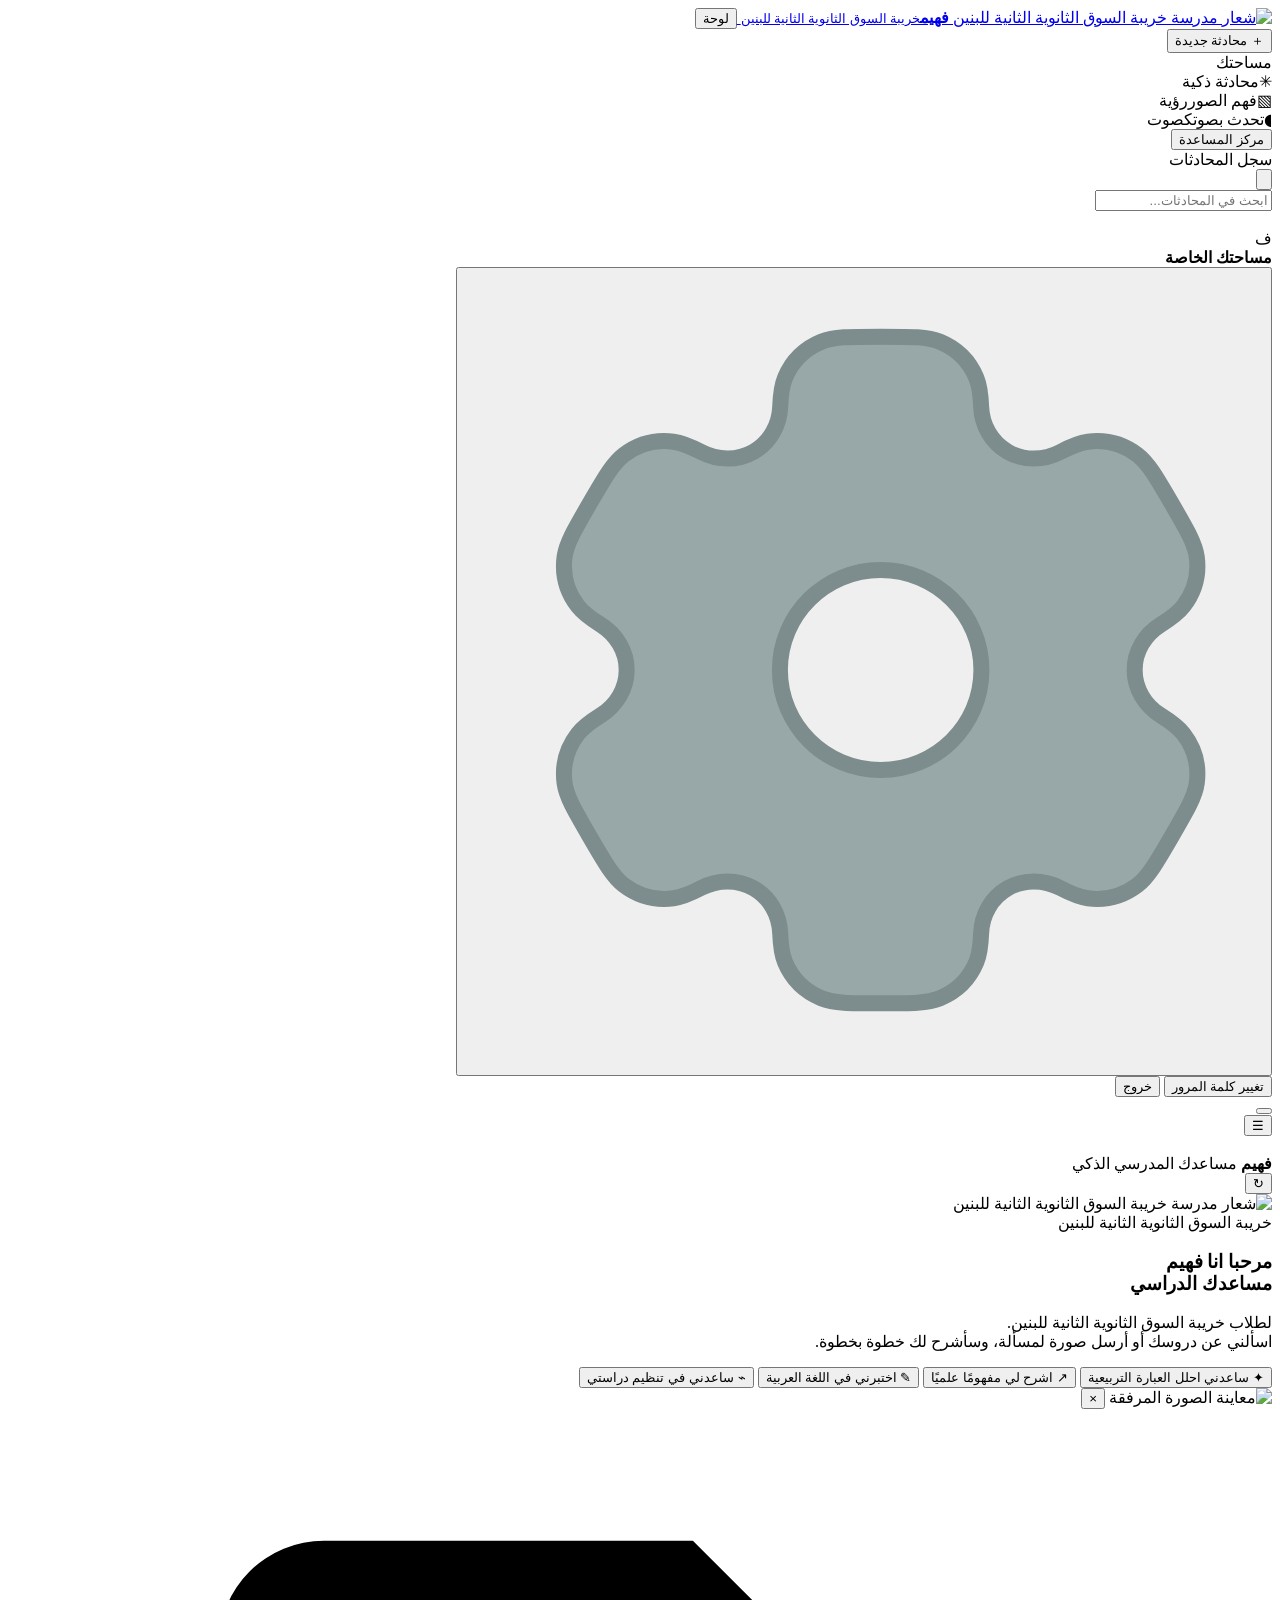
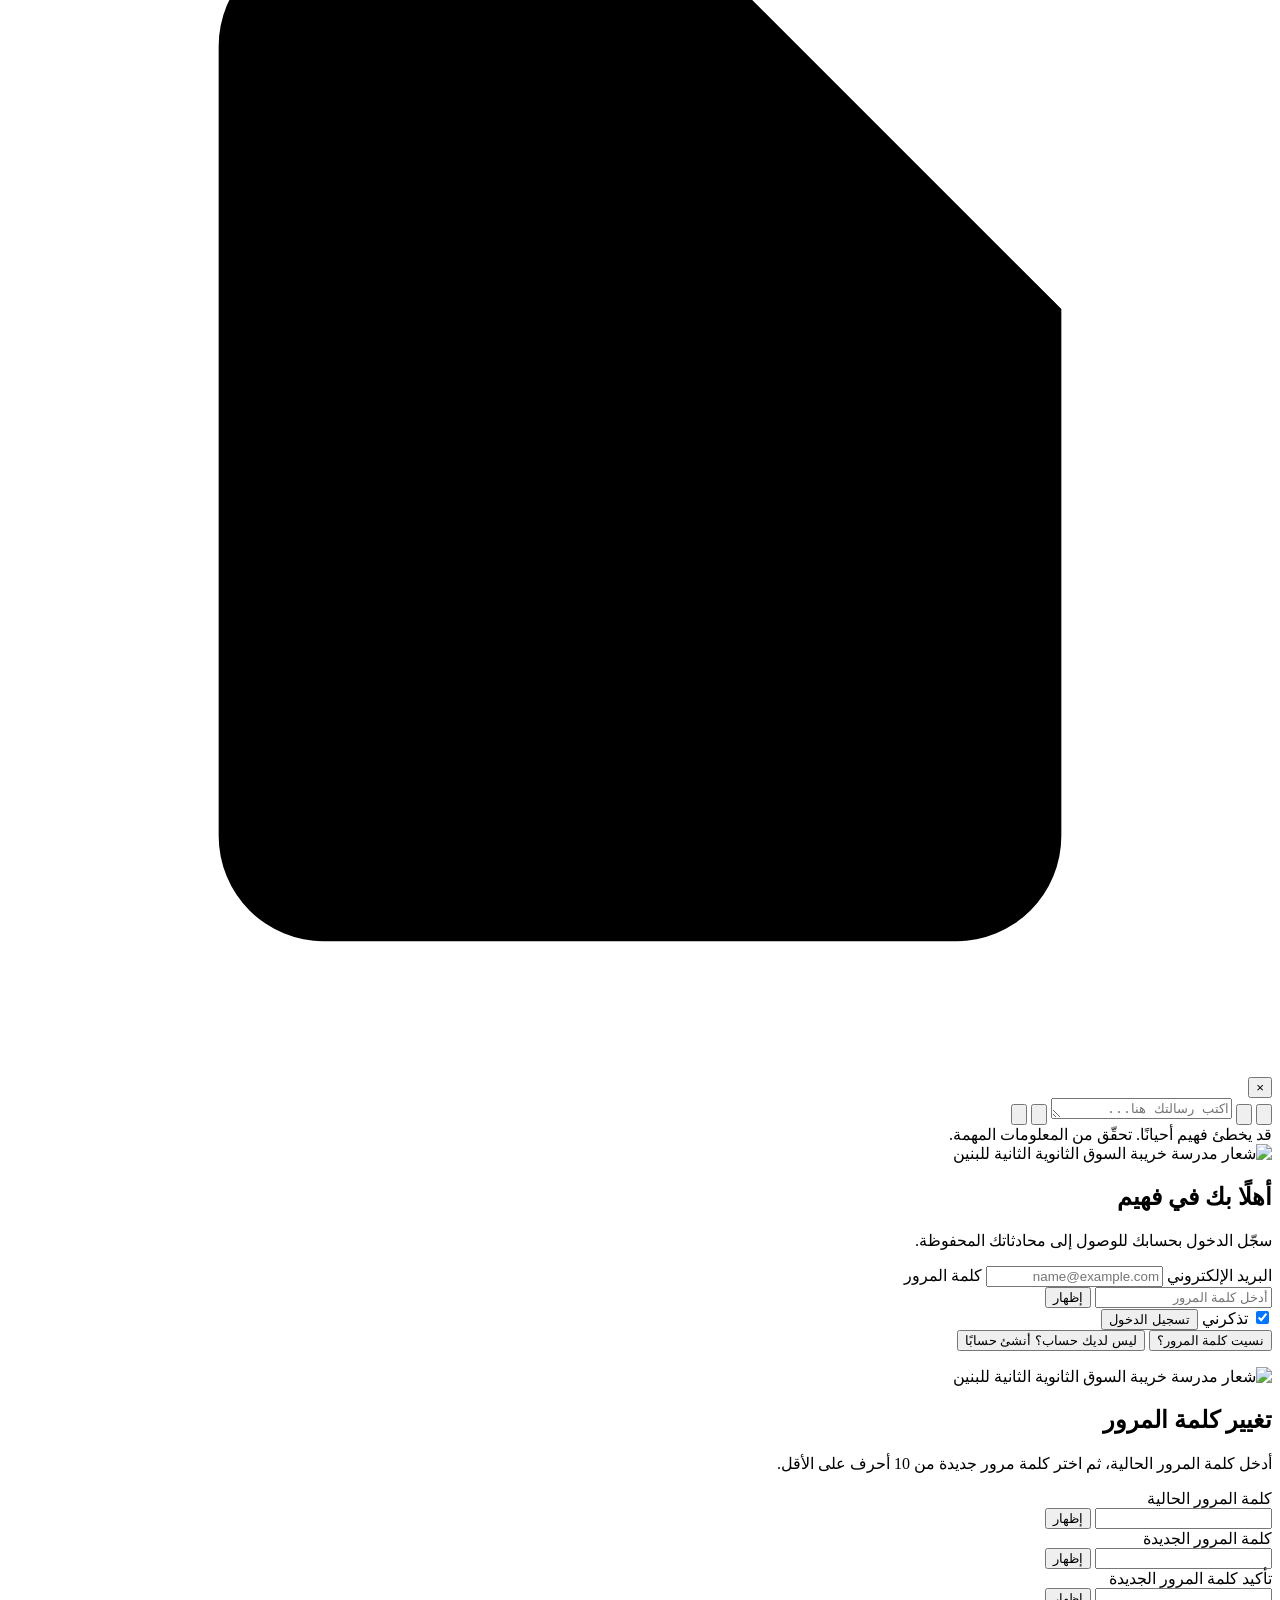
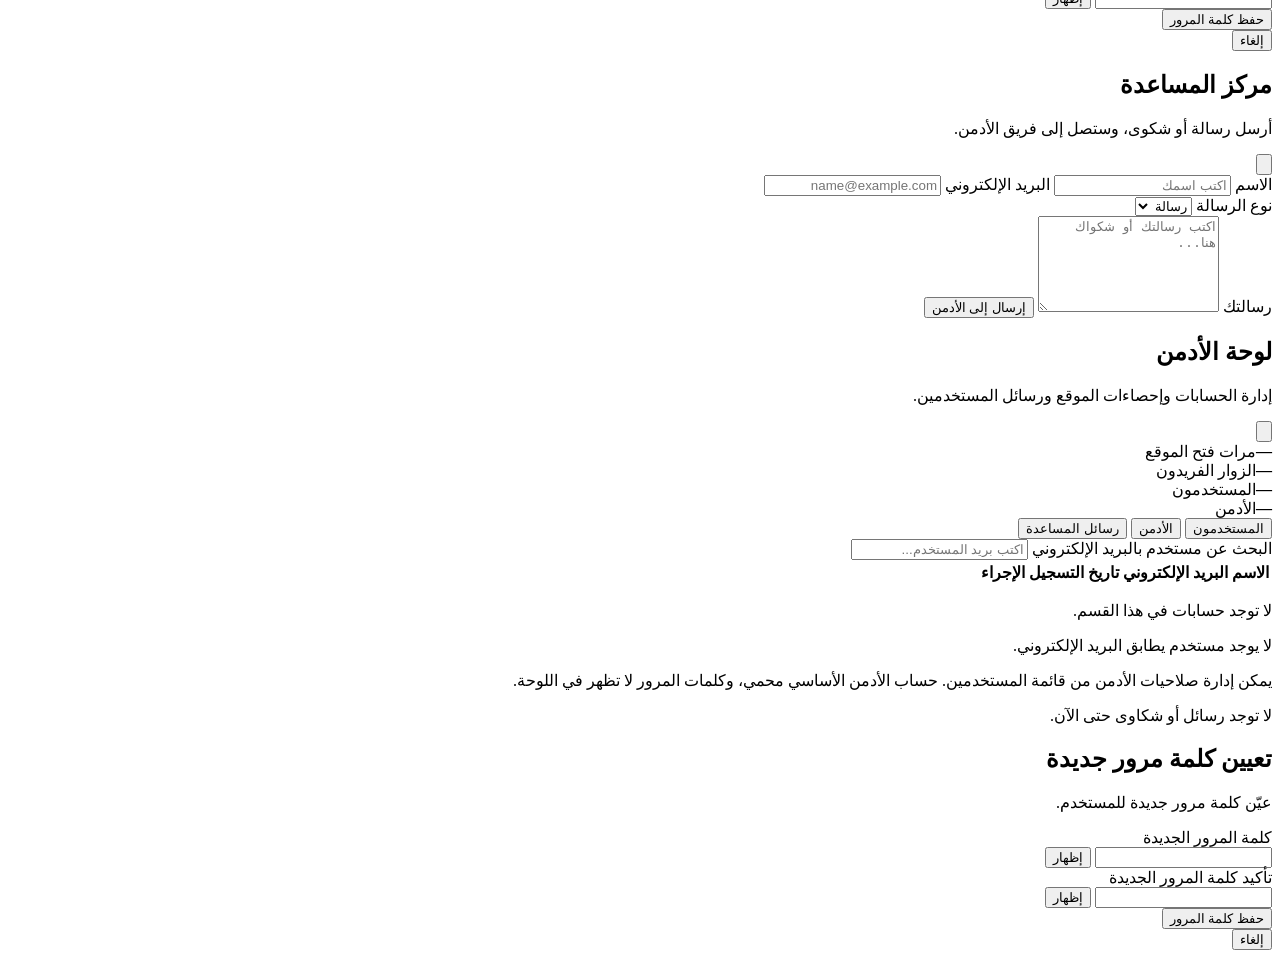
==== public/index.html @ d12be031 "Add files via upload" ====
<!doctype html>
<html lang="ar" dir="rtl">
  <head>
    <meta charset="utf-8">
    <meta name="viewport" content="width=device-width, initial-scale=1">
    <meta name="theme-color" content="#101114">
    <title>فهيم — المساعد الذكي لمدرسة خريبة السوق الثانوية الثانية للبنين</title>
    <link rel="icon" type="image/svg+xml" href="/school-logo.svg">
    <link rel="preconnect" href="https://cdn.jsdelivr.net" crossorigin>
    <link rel="preconnect" href="https://fonts.googleapis.com">
    <link rel="preconnect" href="https://fonts.gstatic.com" crossorigin>
    <link href="https://fonts.googleapis.com/css2?family=Noto+Sans+Arabic:wght@400;500;600;700&display=swap" rel="stylesheet">
    <link rel="stylesheet" href="/style.css?v=24">
    <script>try{if(localStorage.getItem("faheem_sidebar_collapsed")==="1")document.documentElement.classList.add("sidebar-collapsed")}catch(e){}</script>
    <script src="/app.js?v=40" defer></script>
  </head>
  <body>
    <main class="app-shell">
      <aside class="sidebar" id="sidebar" aria-label="القائمة الجانبية">
        <div class="sidebar-header">
          <a class="brand" href="/" aria-label="فهيم - مساعد المدرسة">
            <img class="brand-logo" src="/school-logo.svg" alt="شعار مدرسة خريبة السوق الثانوية الثانية للبنين">
            <span class="brand-copy"><strong>فهيم</strong><small>خريبة السوق الثانوية الثانية للبنين</small></span>
          </a>
          <button class="admin-header-button hidden" id="admin-button" type="button" aria-label="لوحة الأدمن" title="لوحة الأدمن">لوحة</button>
        </div>
        <button class="new-chat" id="new-chat" type="button">
          <span aria-hidden="true">＋</span> محادثة جديدة
        </button>
        <div class="sidebar-caption">مساحتك</div>
        <div class="feature-list">
          <div class="feature-item active"><span class="feature-icon">✳</span><span>محادثة ذكية</span></div>
          <div class="feature-item"><span class="feature-icon">▧</span><span>فهم الصور</span><span class="feature-tag">رؤية</span></div>
          <div class="feature-item"><span class="feature-icon">◖</span><span>تحدث بصوتك</span><span class="feature-tag">صوت</span></div>
        </div>
        <button class="help-center-button hidden" id="help-center-button" type="button">
          <img class="support-icon" src="/support.png" alt=""><span>مركز المساعدة</span>
        </button>
        <div class="history-heading">
          <div class="sidebar-caption history-caption">سجل المحادثات</div>
          <button class="history-search-toggle" id="history-search-toggle" type="button" aria-label="البحث في المحادثات" aria-expanded="false" title="البحث في المحادثات">
            <svg viewBox="0 0 24 24" aria-hidden="true"><circle cx="10.8" cy="10.8" r="6.3"></circle><path d="m16 16 4.2 4.2"></path></svg>
          </button>
        </div>
        <input class="history-search hidden" id="history-search" type="search" placeholder="ابحث في المحادثات..." autocomplete="off" aria-label="ابحث في عناوين المحادثات">
        <nav class="history-list" id="history-list" aria-label="سجل المحادثات"></nav>
        <div class="sidebar-bottom">
          <img class="sidebar-avatar user-avatar hidden" id="user-avatar" alt="">
          <div class="sidebar-avatar" id="user-avatar-fallback">ف</div>
          <div class="profile-copy"><strong id="profile-name">مساحتك الخاصة</strong></div>
          <div class="profile-settings hidden" id="profile-settings">
            <button class="profile-settings-toggle" id="profile-settings-toggle" type="button" aria-label="إعدادات الحساب" aria-expanded="false" aria-controls="profile-settings-menu" title="إعدادات الحساب">
              <img src="settings-svgrepo-com.svg" alt="">
            </button>
            <div class="profile-settings-menu hidden" id="profile-settings-menu">
              <button class="profile-settings-action" id="change-password-button" type="button">تغيير كلمة المرور</button>
              <button class="profile-settings-action" id="logout-button" type="button">خروج</button>
            </div>
          </div>
        </div>
      </aside>
      <button class="sidebar-backdrop" id="sidebar-backdrop" type="button" aria-label="إغلاق القائمة الجانبية" tabindex="-1"></button>

      <section class="chat-panel" aria-label="محادثة فهيم">
        <header class="topbar">
          <button class="mobile-history-toggle" id="mobile-history-toggle" type="button" aria-label="إغلاق القائمة الجانبية" aria-controls="sidebar" aria-expanded="true">☰</button>
          <div class="assistant-identity">
            <img class="mini-logo" src="/school-logo.svg" alt="">
            <div><strong>فهيم</strong><span class="model-label"><i></i> مساعدك المدرسي الذكي</span></div>
          </div>
          <button class="top-action" id="clear-chat" type="button" aria-label="مسح المحادثة" title="محادثة جديدة">↻</button>
        </header>

        <section class="conversation" id="conversation" aria-live="polite" aria-label="الرسائل">
          <div class="welcome" id="welcome">
            <img class="welcome-logo" src="/school-logo.svg" alt="شعار مدرسة خريبة السوق الثانوية الثانية للبنين">
            <div class="eyebrow">خريبة السوق الثانوية الثانية للبنين</div>
            <h1>مرحبا انا فهيم<br><span>مساعدك الدراسي</span></h1>
            <p>لطلاب خريبة السوق الثانوية الثانية للبنين.<br>اسألني عن دروسك أو أرسل صورة لمسألة، وسأشرح لك خطوة بخطوة.</p>
            <div class="suggestions" aria-label="أسئلة مقترحة">
              <button type="button" class="suggestion" data-prompt="اشرحلي تحليل العبارة التربيعية بالتفصيل"><span>✦</span> ساعدني احلل العبارة التربيعية </button>
              <button type="button" class="suggestion" data-prompt="اشرح لي مفهومًا علميًا بطريقة بسيطة مع مثال"><span>↗</span> اشرح لي مفهومًا علميًا</button>
              <button type="button" class="suggestion" data-prompt="اختبرني بأسئلة قصيرة في اللغة العربية"><span>✎</span> اختبرني في اللغة العربية</button>
              <button type="button" class="suggestion" data-prompt="ساعدني أضع خطة مذاكرة لهذا الأسبوع"><span>⌁</span> ساعدني في تنظيم دراستي</button>
            </div>
          </div>
        </section>

        <div class="composer-wrap">
          <div class="image-preview hidden" id="image-preview">
            <img id="preview-image" alt="معاينة الصورة المرفقة">
            <span id="preview-name"></span>
            <button id="remove-image" type="button" aria-label="إزالة الصورة">×</button>
          </div>
          <div class="file-preview hidden" id="file-preview">
            <svg viewBox="0 0 24 24" aria-hidden="true"><path d="M13 2.5H6a2 2 0 0 0-2 2v15a2 2 0 0 0 2 2h12a2 2 0 0 0 2-2V9.5Z"></path><path d="M13 2.5v7h7M8 14h8m-8 4h8"></path></svg>
            <span id="file-name"></span>
            <button id="remove-file" type="button" aria-label="إزالة الملف">×</button>
          </div>
          <form class="composer" id="chat-form">
            <button class="tool-button upload-button" id="upload-button" type="button" aria-label="إرفاق صورة" title="إرفاق صورة">
              <svg viewBox="0 0 24 24" aria-hidden="true"><rect x="3.5" y="3.5" width="17" height="17" rx="4"></rect><circle cx="8.5" cy="8.5" r="1.5"></circle><path d="m20.5 15-5-5L5 20"></path></svg>
            </button>
            <input id="image-input" type="file" accept="image/png,image/jpeg,image/webp,image/gif" hidden>
            <button class="tool-button file-upload-button" id="file-upload-button" type="button" aria-label="إرفاق ملف" title="إرفاق ملف">
              <svg viewBox="0 0 24 24" aria-hidden="true"><path d="m8.5 12.5 6.8-6.8a3.5 3.5 0 0 1 5 5l-9.2 9.2a5.5 5.5 0 0 1-7.8-7.8l9.2-9.2"></path></svg>
            </button>
            <input id="file-input" type="file" accept=".pdf,.txt,.md,.csv,.json,.html,.xml,application/pdf,text/plain,text/markdown,text/csv,application/json,text/html,application/xml,text/xml" hidden>
            <textarea id="message-input" rows="1" placeholder="اكتب رسالتك هنا..." aria-label="اكتب رسالتك هنا"></textarea>
            <button class="tool-button mic-button" id="mic-button" type="button" aria-label="تحدث مع فهيم" title="تحدث مع فهيم">
              <svg viewBox="0 0 24 24" aria-hidden="true"><rect x="9" y="2.5" width="6" height="12" rx="3"></rect><path d="M5.5 11.5a6.5 6.5 0 0 0 13 0M12 18v3.5m-4 0h8"></path></svg>
            </button>
            <button class="send-button" id="send-button" type="submit" aria-label="إرسال الرسالة">
              <svg viewBox="0 0 24 24" aria-hidden="true"><path d="m5 12 14-7-5 14-2.5-5.5L5 12Z"></path><path d="m11.5 13.5 3.5-3.5"></path></svg>
            </button>
          </form>
          <div class="composer-note">قد يخطئ فهيم أحيانًا. تحقّق من المعلومات المهمة.</div>
        </div>
        <div class="toast" id="toast" role="status" aria-live="polite"></div>
      </section>
    </main>
    <section class="auth-overlay" id="auth-overlay" aria-labelledby="auth-title">
      <div class="auth-card">
        <img class="welcome-logo" src="/school-logo.svg" alt="شعار مدرسة خريبة السوق الثانوية الثانية للبنين">
        <h1 id="auth-title">أهلًا بك في فهيم</h1>
        <p id="auth-description">سجّل الدخول بحسابك للوصول إلى محادثاتك المحفوظة.</p>
        <form class="auth-form" id="auth-form">
          <label for="auth-email">البريد الإلكتروني</label>
          <input id="auth-email" type="email" autocomplete="email" required maxlength="254" placeholder="name@example.com">
          <label for="auth-password">كلمة المرور</label>
          <div class="password-field">
            <input id="auth-password" type="password" autocomplete="current-password" required maxlength="128" placeholder="أدخل كلمة المرور">
            <button class="password-toggle" type="button" aria-label="إظهار كلمة المرور" aria-pressed="false">إظهار</button>
          </div>
          <label class="remember-option"><input id="remember-device" type="checkbox" checked>  تذكرني  </label>
          <button class="auth-submit" id="auth-submit" type="submit">تسجيل الدخول</button>
        </form>
        <button class="auth-mode-toggle forgot-link" id="forgot-password-link" type="button">نسيت كلمة المرور؟</button>
        <button class="auth-mode-toggle" id="auth-mode-toggle" type="button">ليس لديك حساب؟ أنشئ حسابًا</button>
        <p class="auth-error" id="auth-error" role="alert"></p>
      </div>
    </section>
    <section class="auth-overlay account-overlay hidden" id="password-overlay" aria-labelledby="password-title">
      <div class="auth-card">
        <img class="welcome-logo" src="/school-logo.svg" alt="شعار مدرسة خريبة السوق الثانوية الثانية للبنين">
        <h1 id="password-title">تغيير كلمة المرور</h1>
        <p>أدخل كلمة المرور الحالية، ثم اختر كلمة مرور جديدة من 10 أحرف على الأقل.</p>
        <form class="auth-form" id="change-password-form">
          <label for="current-password">كلمة المرور الحالية</label>
          <div class="password-field">
            <input id="current-password" type="password" autocomplete="current-password" required maxlength="128">
            <button class="password-toggle" type="button" aria-label="إظهار كلمة المرور" aria-pressed="false">إظهار</button>
          </div>
          <label for="new-password">كلمة المرور الجديدة</label>
          <div class="password-field">
            <input id="new-password" type="password" autocomplete="new-password" required minlength="10" maxlength="128">
            <button class="password-toggle" type="button" aria-label="إظهار كلمة المرور" aria-pressed="false">إظهار</button>
          </div>
          <label for="confirm-password">تأكيد كلمة المرور الجديدة</label>
          <div class="password-field">
            <input id="confirm-password" type="password" autocomplete="new-password" required minlength="10" maxlength="128">
            <button class="password-toggle" type="button" aria-label="إظهار كلمة المرور" aria-pressed="false">إظهار</button>
          </div>
          <button class="auth-submit" id="change-password-submit" type="submit">حفظ كلمة المرور</button>
        </form>
        <button class="auth-mode-toggle" id="cancel-password-change" type="button">إلغاء</button>
        <p class="auth-error" id="password-error" role="alert"></p>
      </div>
    </section>
    <section class="auth-overlay account-overlay hidden" id="help-center-overlay" aria-labelledby="help-center-title">
      <div class="auth-card help-center-card">
        <div class="admin-heading">
          <div>
            <h1 id="help-center-title">مركز المساعدة</h1>
            <p id="help-center-description">أرسل رسالة أو شكوى، وستصل إلى فريق الأدمن.</p>
          </div>
          <button class="admin-close" id="close-help-center" type="button" aria-label="إغلاق مركز المساعدة"><img class="close-icon" src="/close.png" alt=""></button>
        </div>
        <form class="auth-form help-center-form" id="help-center-form">
          <div id="help-guest-fields" class="help-guest-fields hidden">
            <label for="help-guest-name">الاسم</label>
            <input id="help-guest-name" type="text" maxlength="100" autocomplete="name" placeholder="اكتب اسمك">
            <label for="help-guest-email">البريد الإلكتروني</label>
            <input id="help-guest-email" type="email" maxlength="254" autocomplete="email" placeholder="name@example.com">
          </div>
          <div id="help-category-field">
            <label for="help-category">نوع الرسالة</label>
            <select id="help-category" required>
              <option value="message">رسالة</option>
              <option value="complaint">شكوى</option>
            </select>
          </div>
          <label id="help-content-label" for="help-content">رسالتك</label>
          <textarea id="help-content" rows="6" maxlength="3000" required placeholder="اكتب رسالتك أو شكواك هنا..."></textarea>
          <button class="auth-submit" id="help-submit" type="submit">إرسال إلى الأدمن</button>
        </form>
        <p class="auth-error" id="help-error" role="alert"></p>
      </div>
    </section>
    <section class="auth-overlay account-overlay hidden" id="admin-overlay" aria-labelledby="admin-title">
      <div class="auth-card admin-card">
        <div class="admin-heading">
          <div>
            <h1 id="admin-title">لوحة الأدمن</h1>
            <p>إدارة الحسابات وإحصاءات الموقع ورسائل المستخدمين.</p>
          </div>
          <button class="admin-close" id="close-admin" type="button" aria-label="إغلاق لوحة الأدمن"><img class="close-icon" src="/close.png" alt=""></button>
        </div>
        <div class="admin-stats">
          <div class="admin-stat"><strong id="admin-page-views">—</strong><span>مرات فتح الموقع</span></div>
          <div class="admin-stat"><strong id="admin-unique-visitors">—</strong><span>الزوار الفريدون</span></div>
          <div class="admin-stat"><strong id="admin-user-count">—</strong><span>المستخدمون</span></div>
          <div class="admin-stat"><strong id="admin-admin-count">—</strong><span>الأدمن</span></div>
        </div>
        <div class="admin-tabs" role="tablist" aria-label="أقسام لوحة الأدمن">
          <button class="admin-tab active" type="button" role="tab" id="admin-users-tab" aria-selected="true" aria-controls="admin-users" data-admin-tab="users">المستخدمون</button>
          <button class="admin-tab" type="button" role="tab" id="admin-admins-tab" aria-selected="false" aria-controls="admin-users" data-admin-tab="admins">الأدمن</button>
          <button class="admin-tab" type="button" role="tab" id="admin-support-tab" aria-selected="false" aria-controls="admin-support-messages" data-admin-tab="support">رسائل المساعدة</button>
        </div>
        <div id="admin-users-view">
        <div id="admin-user-search-panel">
          <label class="admin-search-label" for="admin-user-search">البحث عن مستخدم بالبريد الإلكتروني</label>
          <input class="admin-user-search" id="admin-user-search" type="search" placeholder="اكتب بريد المستخدم..." autocomplete="off">
        </div>
        <div class="admin-table-wrap">
          <table class="admin-table">
            <thead><tr><th>الاسم</th><th>البريد الإلكتروني</th><th>تاريخ التسجيل</th><th>الإجراء</th></tr></thead>
            <tbody id="admin-users"></tbody>
          </table>
          <p class="admin-empty hidden" id="admin-empty">لا توجد حسابات في هذا القسم.</p>
          <p class="admin-empty hidden" id="admin-no-search-results">لا يوجد مستخدم يطابق البريد الإلكتروني.</p>
        </div>
        <p class="admin-note">يمكن إدارة صلاحيات الأدمن من قائمة المستخدمين. حساب الأدمن الأساسي محمي، وكلمات المرور لا تظهر في اللوحة.</p>
        </div>
        <div class="admin-support-view hidden" id="admin-support-view">
          <div class="admin-support-list" id="admin-support-messages"></div>
          <p class="admin-empty hidden" id="admin-support-empty">لا توجد رسائل أو شكاوى حتى الآن.</p>
        </div>
        <p class="auth-error" id="admin-error" role="alert"></p>
      </div>
      <div class="auth-card admin-password-card hidden" id="admin-password-dialog" role="dialog" aria-labelledby="admin-password-title" aria-modal="true">
        <h2 id="admin-password-title">تعيين كلمة مرور جديدة</h2>
        <p id="admin-password-description">عيّن كلمة مرور جديدة للمستخدم.</p>
        <form class="auth-form" id="admin-password-form">
          <label for="admin-new-password">كلمة المرور الجديدة</label>
          <div class="password-field">
            <input id="admin-new-password" type="password" autocomplete="new-password" required minlength="10" maxlength="128">
            <button class="password-toggle" type="button" aria-label="إظهار كلمة المرور" aria-pressed="false">إظهار</button>
          </div>
          <label for="admin-confirm-password">تأكيد كلمة المرور الجديدة</label>
          <div class="password-field">
            <input id="admin-confirm-password" type="password" autocomplete="new-password" required minlength="10" maxlength="128">
            <button class="password-toggle" type="button" aria-label="إظهار كلمة المرور" aria-pressed="false">إظهار</button>
          </div>
          <button class="auth-submit" id="admin-password-submit" type="submit">حفظ كلمة المرور</button>
        </form>
        <button class="auth-mode-toggle" id="cancel-admin-password" type="button">إلغاء</button>
        <p class="auth-error" id="admin-password-error" role="alert"></p>
      </div>
    </section>
  </body>
</html>
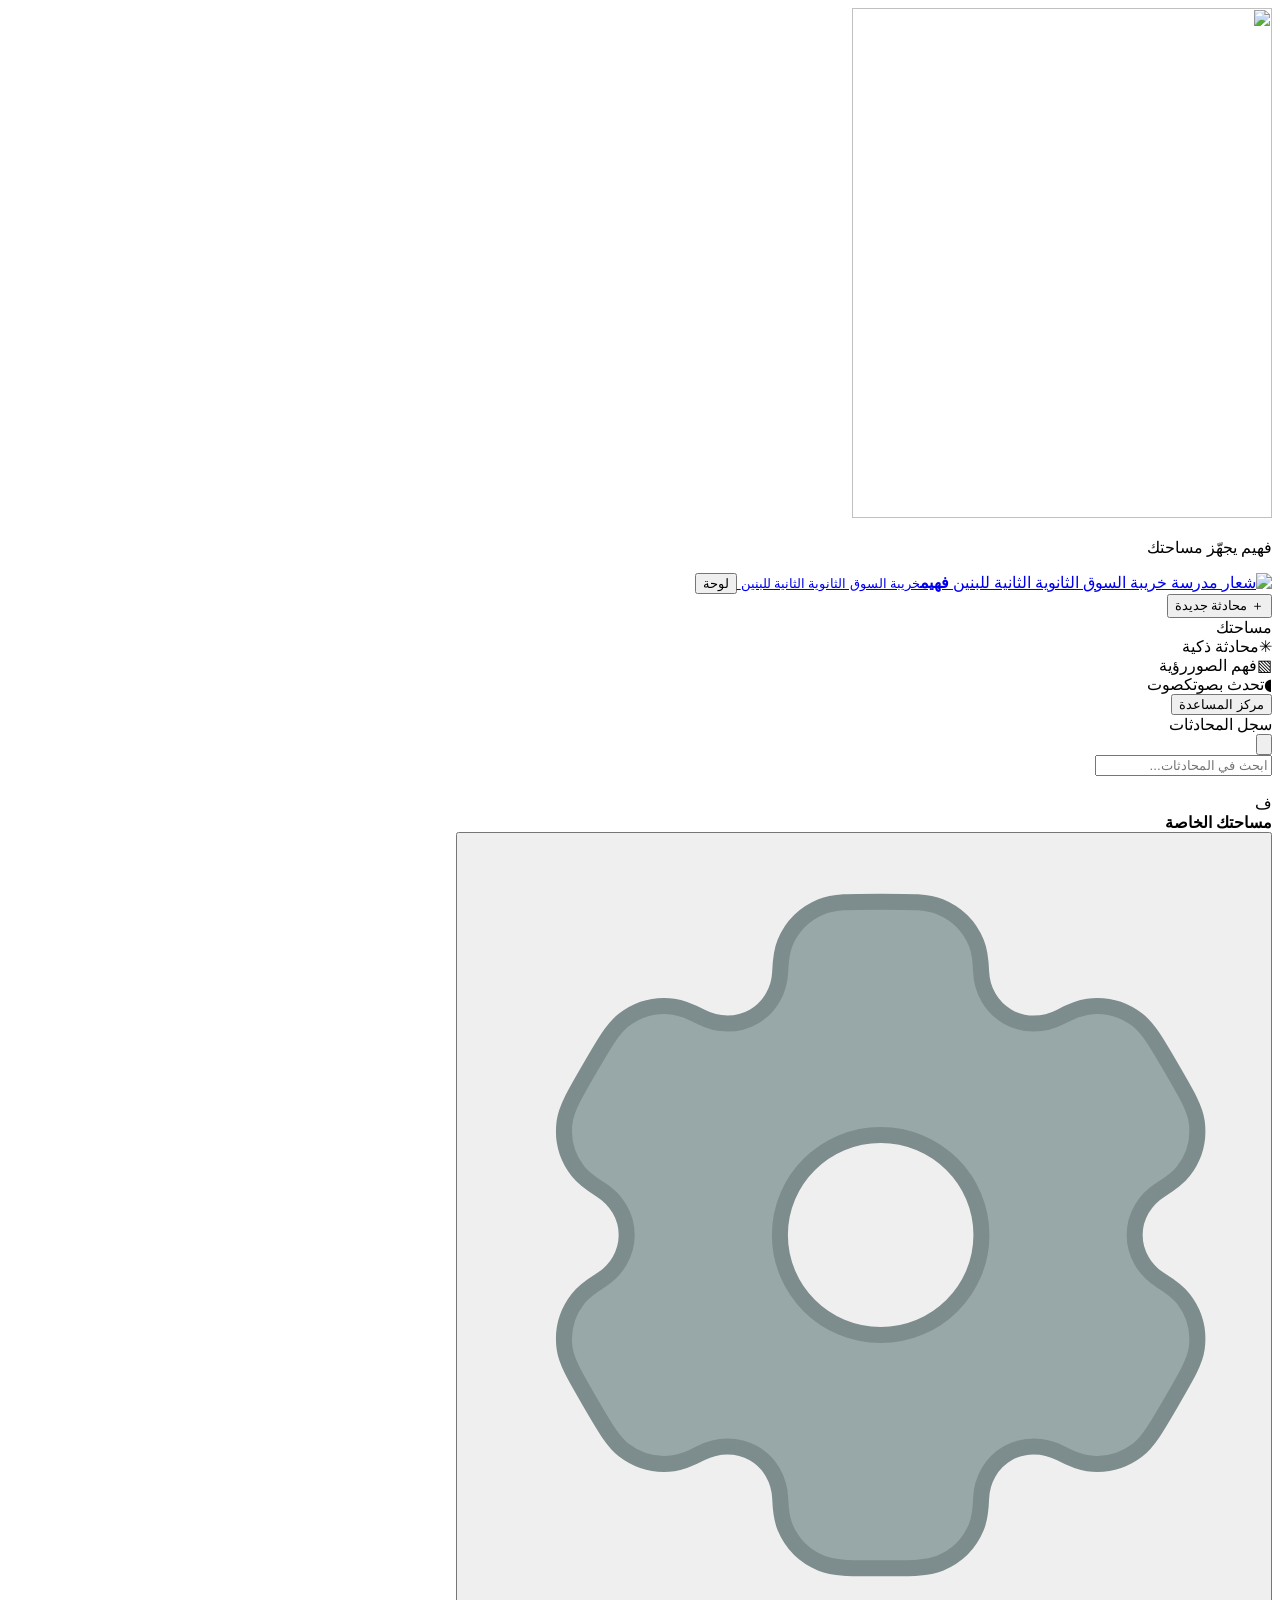
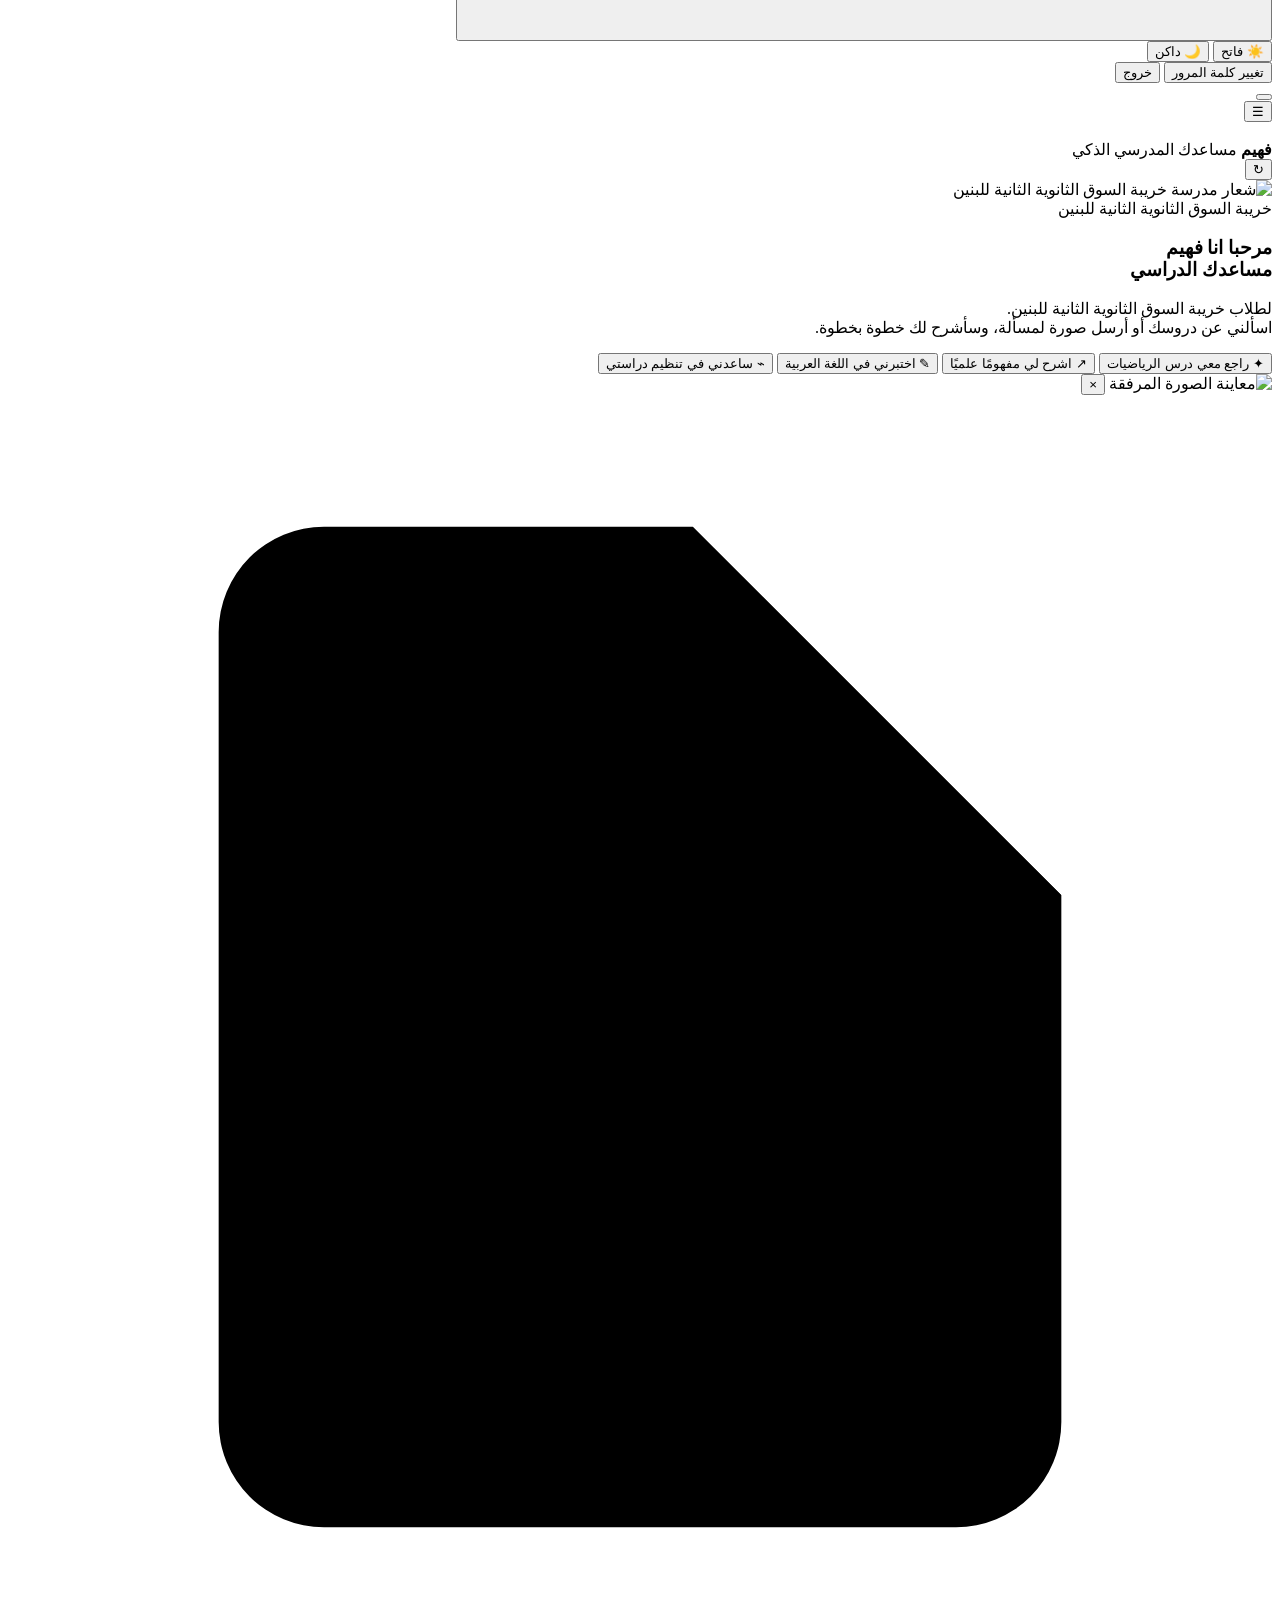
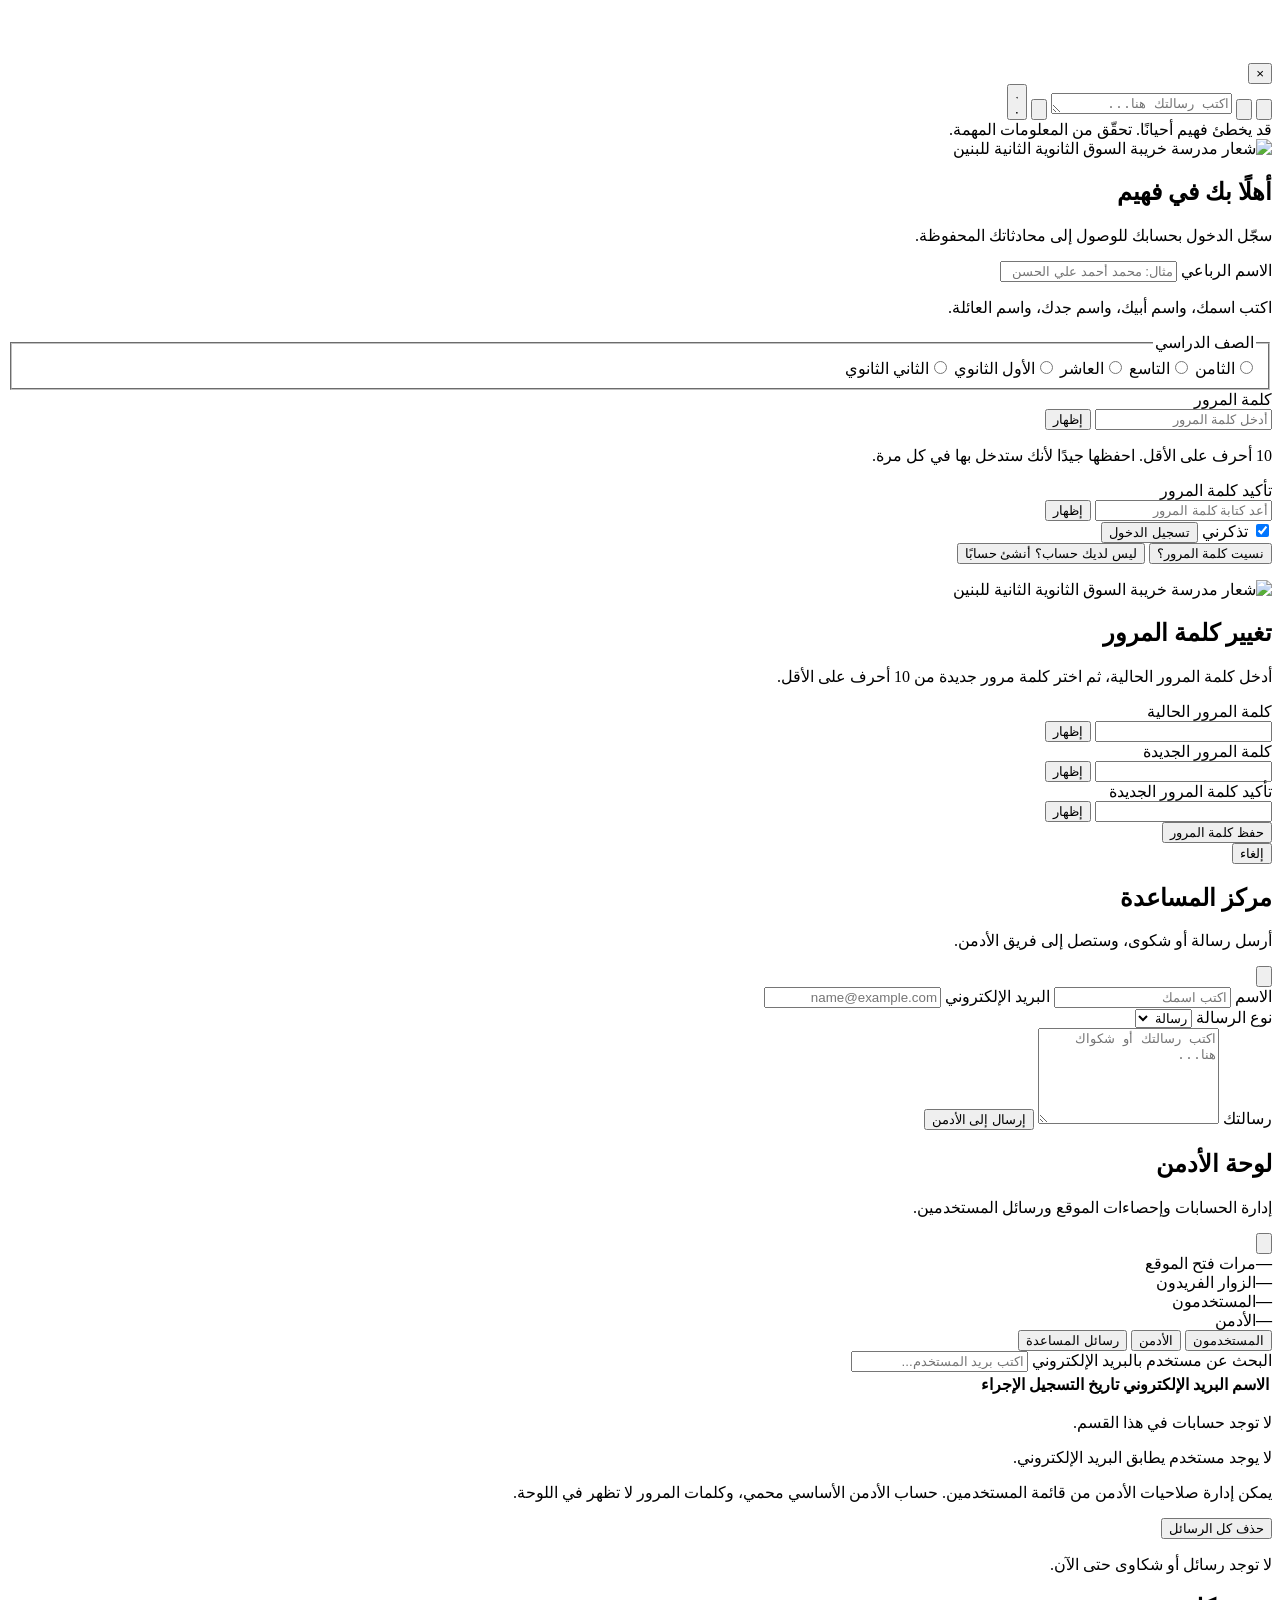
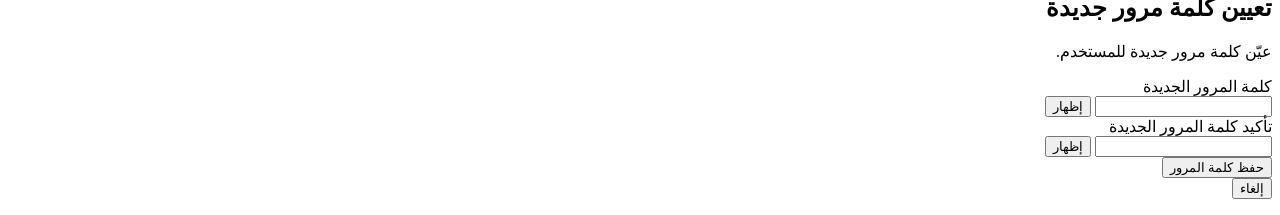
==== commit 11ef39a6: "Add files via upload" ====
--- a/public/index.html
+++ b/public/index.html
@@ -5,21 +5,38 @@
     <meta name="viewport" content="width=device-width, initial-scale=1">
     <meta name="theme-color" content="#101114">
     <title>فهيم — المساعد الذكي لمدرسة خريبة السوق الثانوية الثانية للبنين</title>
-    <link rel="icon" type="image/svg+xml" href="/school-logo.svg">
+    <link rel="icon" type="image/svg+xml" href="school-logo.png">
+    <link rel="preload" as="image" href="/loader-robot.webp" type="image/webp">
     <link rel="preconnect" href="https://cdn.jsdelivr.net" crossorigin>
     <link rel="preconnect" href="https://fonts.googleapis.com">
     <link rel="preconnect" href="https://fonts.gstatic.com" crossorigin>
     <link href="https://fonts.googleapis.com/css2?family=Noto+Sans+Arabic:wght@400;500;600;700&display=swap" rel="stylesheet">
+    <script>try{var t=localStorage.getItem("faheem_theme");document.documentElement.dataset.theme=t==="dark"?"dark":"light"}catch(e){document.documentElement.dataset.theme="light"}</script>
+    <script>try{if(!localStorage.getItem("faheem_logged_in_before"))document.documentElement.classList.add("no-loader")}catch(e){document.documentElement.classList.add("no-loader")}</script>
     <link rel="stylesheet" href="/style.css?v=24">
+    <link rel="stylesheet" href="/extras.css?v=6">
+    <link rel="stylesheet" href="/theme.css?v=4">
     <script>try{if(localStorage.getItem("faheem_sidebar_collapsed")==="1")document.documentElement.classList.add("sidebar-collapsed")}catch(e){}</script>
-    <script src="/app.js?v=40" defer></script>
+    <script src="/app.js?v=48" defer></script>
   </head>
   <body>
+    <div class="app-loader" id="app-loader" role="status" aria-live="polite" aria-label="جارٍ التحميل">
+      <div class="loader-stage">
+        <div class="loader-glow"></div>
+        <picture>
+          <source srcset="/loader-robot.webp" type="image/webp">
+          <img class="loader-robot" src="/loader-robot.png" alt="" width="420" height="510" decoding="async" draggable="false">
+        </picture>
+        <div class="loader-shadow"></div>
+      </div>
+      <p class="loader-text">فهيم يجهّز مساحتك<span class="loader-dots" aria-hidden="true"><i></i><i></i><i></i></span></p>
+    </div>
+    <noscript><style>.app-loader{display:none}#auth-overlay[data-boot]{visibility:visible!important}</style></noscript>
     <main class="app-shell">
       <aside class="sidebar" id="sidebar" aria-label="القائمة الجانبية">
         <div class="sidebar-header">
           <a class="brand" href="/" aria-label="فهيم - مساعد المدرسة">
-            <img class="brand-logo" src="/school-logo.svg" alt="شعار مدرسة خريبة السوق الثانوية الثانية للبنين">
+            <img class="brand-logo" src="/school-logo.png" alt="شعار مدرسة خريبة السوق الثانوية الثانية للبنين">
             <span class="brand-copy"><strong>فهيم</strong><small>خريبة السوق الثانوية الثانية للبنين</small></span>
           </a>
           <button class="admin-header-button hidden" id="admin-button" type="button" aria-label="لوحة الأدمن" title="لوحة الأدمن">لوحة</button>
@@ -53,6 +70,10 @@
               <img src="settings-svgrepo-com.svg" alt="">
             </button>
             <div class="profile-settings-menu hidden" id="profile-settings-menu">
+              <div class="theme-switch" role="group" aria-label="المظهر">
+                <button class="theme-option" type="button" data-theme-option="light" aria-pressed="true">☀️ فاتح</button>
+                <button class="theme-option" type="button" data-theme-option="dark" aria-pressed="false">🌙 داكن</button>
+              </div>
               <button class="profile-settings-action" id="change-password-button" type="button">تغيير كلمة المرور</button>
               <button class="profile-settings-action" id="logout-button" type="button">خروج</button>
             </div>
@@ -65,7 +86,7 @@
         <header class="topbar">
           <button class="mobile-history-toggle" id="mobile-history-toggle" type="button" aria-label="إغلاق القائمة الجانبية" aria-controls="sidebar" aria-expanded="true">☰</button>
           <div class="assistant-identity">
-            <img class="mini-logo" src="/school-logo.svg" alt="">
+            <img class="mini-logo" src="/school-logo.png" alt="">
             <div><strong>فهيم</strong><span class="model-label"><i></i> مساعدك المدرسي الذكي</span></div>
           </div>
           <button class="top-action" id="clear-chat" type="button" aria-label="مسح المحادثة" title="محادثة جديدة">↻</button>
@@ -73,12 +94,12 @@
 
         <section class="conversation" id="conversation" aria-live="polite" aria-label="الرسائل">
           <div class="welcome" id="welcome">
-            <img class="welcome-logo" src="/school-logo.svg" alt="شعار مدرسة خريبة السوق الثانوية الثانية للبنين">
+            <img class="welcome-logo" src="/school-logo.png" alt="شعار مدرسة خريبة السوق الثانوية الثانية للبنين">
             <div class="eyebrow">خريبة السوق الثانوية الثانية للبنين</div>
             <h1>مرحبا انا فهيم<br><span>مساعدك الدراسي</span></h1>
             <p>لطلاب خريبة السوق الثانوية الثانية للبنين.<br>اسألني عن دروسك أو أرسل صورة لمسألة، وسأشرح لك خطوة بخطوة.</p>
             <div class="suggestions" aria-label="أسئلة مقترحة">
-              <button type="button" class="suggestion" data-prompt="اشرحلي تحليل العبارة التربيعية بالتفصيل"><span>✦</span> ساعدني احلل العبارة التربيعية </button>
+              <button type="button" class="suggestion" data-prompt="ساعدني أراجع درس الرياضيات خطوة بخطوة"><span>✦</span> راجع معي درس الرياضيات</button>
               <button type="button" class="suggestion" data-prompt="اشرح لي مفهومًا علميًا بطريقة بسيطة مع مثال"><span>↗</span> اشرح لي مفهومًا علميًا</button>
               <button type="button" class="suggestion" data-prompt="اختبرني بأسئلة قصيرة في اللغة العربية"><span>✎</span> اختبرني في اللغة العربية</button>
               <button type="button" class="suggestion" data-prompt="ساعدني أضع خطة مذاكرة لهذا الأسبوع"><span>⌁</span> ساعدني في تنظيم دراستي</button>
@@ -110,27 +131,50 @@
             <button class="tool-button mic-button" id="mic-button" type="button" aria-label="تحدث مع فهيم" title="تحدث مع فهيم">
               <svg viewBox="0 0 24 24" aria-hidden="true"><rect x="9" y="2.5" width="6" height="12" rx="3"></rect><path d="M5.5 11.5a6.5 6.5 0 0 0 13 0M12 18v3.5m-4 0h8"></path></svg>
             </button>
-            <button class="send-button" id="send-button" type="submit" aria-label="إرسال الرسالة">
-              <svg viewBox="0 0 24 24" aria-hidden="true"><path d="m5 12 14-7-5 14-2.5-5.5L5 12Z"></path><path d="m11.5 13.5 3.5-3.5"></path></svg>
+            <button class="send-button" id="send-button" type="submit" aria-label="إرسال الرسالة" title="إرسال">
+              <svg class="send-icon" viewBox="0 0 24 24" aria-hidden="true"><path d="m5 12 14-7-5 14-2.5-5.5L5 12Z"></path><path d="m11.5 13.5 3.5-3.5"></path></svg>
+              <svg class="stop-icon" viewBox="0 0 24 24" aria-hidden="true"><rect x="7" y="7" width="10" height="10" rx="2"></rect></svg>
             </button>
           </form>
+          <div class="quota-row hidden" id="quota-row">
+            <span class="quota-text" id="quota-text"></span>
+          </div>
           <div class="composer-note">قد يخطئ فهيم أحيانًا. تحقّق من المعلومات المهمة.</div>
         </div>
         <div class="toast" id="toast" role="status" aria-live="polite"></div>
       </section>
     </main>
-    <section class="auth-overlay" id="auth-overlay" aria-labelledby="auth-title">
+    <section class="auth-overlay" id="auth-overlay" data-boot aria-labelledby="auth-title">
       <div class="auth-card">
-        <img class="welcome-logo" src="/school-logo.svg" alt="شعار مدرسة خريبة السوق الثانوية الثانية للبنين">
+        <img class="welcome-logo" src="/school-logo.png" alt="شعار مدرسة خريبة السوق الثانوية الثانية للبنين">
         <h1 id="auth-title">أهلًا بك في فهيم</h1>
         <p id="auth-description">سجّل الدخول بحسابك للوصول إلى محادثاتك المحفوظة.</p>
-        <form class="auth-form" id="auth-form">
-          <label for="auth-email">البريد الإلكتروني</label>
-          <input id="auth-email" type="email" autocomplete="email" required maxlength="254" placeholder="name@example.com">
+        <form class="auth-form" id="auth-form" novalidate>
+          <label for="auth-email" id="auth-name-label">الاسم الرباعي</label>
+          <input id="auth-email" type="text" autocomplete="username" required maxlength="80" placeholder="مثال: محمد أحمد علي الحسن">
+          <p class="auth-hint register-only hidden" id="auth-name-hint" aria-live="polite">اكتب اسمك، واسم أبيك، واسم جدك، واسم العائلة.</p>
+          <fieldset class="grade-field register-only hidden" id="auth-grade-field">
+            <legend>الصف الدراسي</legend>
+            <div class="grade-chips" role="radiogroup" aria-label="الصف الدراسي">
+              <label class="grade-option"><input type="radio" name="grade" value="8"><span>الثامن</span></label>
+              <label class="grade-option"><input type="radio" name="grade" value="9"><span>التاسع</span></label>
+              <label class="grade-option"><input type="radio" name="grade" value="10"><span>العاشر</span></label>
+              <label class="grade-option"><input type="radio" name="grade" value="11"><span>الأول الثانوي</span></label>
+              <label class="grade-option"><input type="radio" name="grade" value="12"><span>الثاني الثانوي</span></label>
+            </div>
+          </fieldset>
           <label for="auth-password">كلمة المرور</label>
           <div class="password-field">
             <input id="auth-password" type="password" autocomplete="current-password" required maxlength="128" placeholder="أدخل كلمة المرور">
             <button class="password-toggle" type="button" aria-label="إظهار كلمة المرور" aria-pressed="false">إظهار</button>
+          </div>
+          <p class="auth-hint register-only hidden" id="auth-password-hint">10 أحرف على الأقل. احفظها جيدًا لأنك ستدخل بها في كل مرة.</p>
+          <div class="register-only hidden" id="auth-confirm-group">
+            <label for="auth-password-confirm">تأكيد كلمة المرور</label>
+            <div class="password-field">
+              <input id="auth-password-confirm" type="password" autocomplete="new-password" maxlength="128" placeholder="أعد كتابة كلمة المرور">
+              <button class="password-toggle" type="button" aria-label="إظهار كلمة المرور" aria-pressed="false">إظهار</button>
+            </div>
           </div>
           <label class="remember-option"><input id="remember-device" type="checkbox" checked>  تذكرني  </label>
           <button class="auth-submit" id="auth-submit" type="submit">تسجيل الدخول</button>
@@ -142,7 +186,7 @@
     </section>
     <section class="auth-overlay account-overlay hidden" id="password-overlay" aria-labelledby="password-title">
       <div class="auth-card">
-        <img class="welcome-logo" src="/school-logo.svg" alt="شعار مدرسة خريبة السوق الثانوية الثانية للبنين">
+        <img class="welcome-logo" src="/school-logo.png" alt="شعار مدرسة خريبة السوق الثانوية الثانية للبنين">
         <h1 id="password-title">تغيير كلمة المرور</h1>
         <p>أدخل كلمة المرور الحالية، ثم اختر كلمة مرور جديدة من 10 أحرف على الأقل.</p>
         <form class="auth-form" id="change-password-form">
@@ -233,6 +277,9 @@
         <p class="admin-note">يمكن إدارة صلاحيات الأدمن من قائمة المستخدمين. حساب الأدمن الأساسي محمي، وكلمات المرور لا تظهر في اللوحة.</p>
         </div>
         <div class="admin-support-view hidden" id="admin-support-view">
+          <div class="admin-support-toolbar">
+            <button class="admin-danger-button hidden" id="admin-support-delete-all" type="button">حذف كل الرسائل</button>
+          </div>
           <div class="admin-support-list" id="admin-support-messages"></div>
           <p class="admin-empty hidden" id="admin-support-empty">لا توجد رسائل أو شكاوى حتى الآن.</p>
         </div>
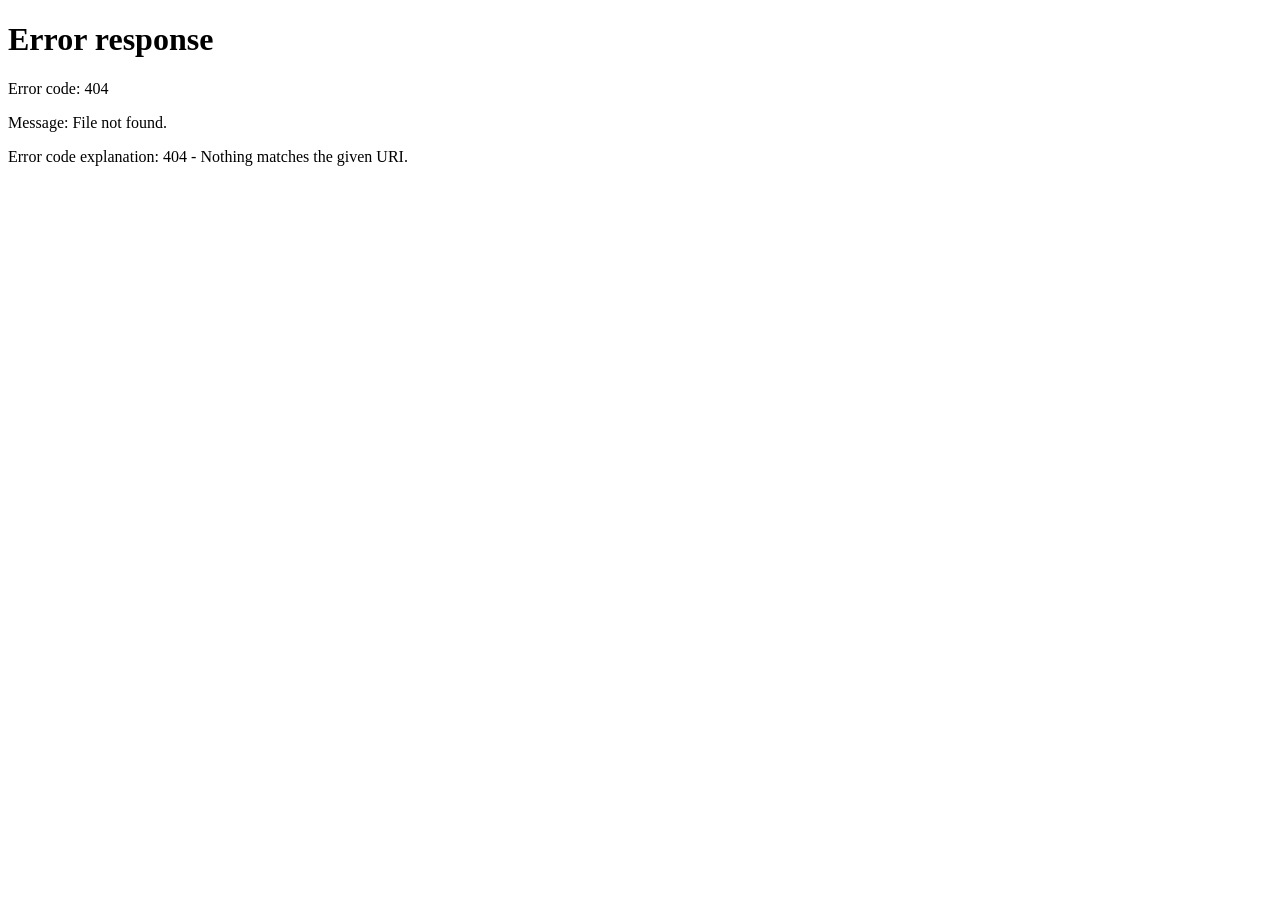
==== commit d8465a0a: "Add files via upload" ====
--- a/public/index.html
+++ b/public/index.html
@@ -12,12 +12,12 @@
     <link rel="preconnect" href="https://fonts.gstatic.com" crossorigin>
     <link href="https://fonts.googleapis.com/css2?family=Noto+Sans+Arabic:wght@400;500;600;700&display=swap" rel="stylesheet">
     <script>try{var t=localStorage.getItem("faheem_theme");document.documentElement.dataset.theme=t==="dark"?"dark":"light"}catch(e){document.documentElement.dataset.theme="light"}</script>
-    <script>try{if(!localStorage.getItem("faheem_logged_in_before"))document.documentElement.classList.add("no-loader")}catch(e){document.documentElement.classList.add("no-loader")}</script>
+    <script>try{if(!localStorage.getItem("faheem_logged_in_before"))location.replace("/login.html")}catch(e){}</script>
     <link rel="stylesheet" href="/style.css?v=24">
-    <link rel="stylesheet" href="/extras.css?v=6">
+    <link rel="stylesheet" href="/extras.css?v=7">
     <link rel="stylesheet" href="/theme.css?v=4">
     <script>try{if(localStorage.getItem("faheem_sidebar_collapsed")==="1")document.documentElement.classList.add("sidebar-collapsed")}catch(e){}</script>
-    <script src="/app.js?v=48" defer></script>
+    <script src="/app.js?v=49" defer></script>
   </head>
   <body>
     <div class="app-loader" id="app-loader" role="status" aria-live="polite" aria-label="جارٍ التحميل">
@@ -31,7 +31,7 @@
       </div>
       <p class="loader-text">فهيم يجهّز مساحتك<span class="loader-dots" aria-hidden="true"><i></i><i></i><i></i></span></p>
     </div>
-    <noscript><style>.app-loader{display:none}#auth-overlay[data-boot]{visibility:visible!important}</style></noscript>
+    <noscript><style>.app-loader{display:none}</style></noscript>
     <main class="app-shell">
       <aside class="sidebar" id="sidebar" aria-label="القائمة الجانبية">
         <div class="sidebar-header">
@@ -144,46 +144,6 @@
         <div class="toast" id="toast" role="status" aria-live="polite"></div>
       </section>
     </main>
-    <section class="auth-overlay" id="auth-overlay" data-boot aria-labelledby="auth-title">
-      <div class="auth-card">
-        <img class="welcome-logo" src="/school-logo.png" alt="شعار مدرسة خريبة السوق الثانوية الثانية للبنين">
-        <h1 id="auth-title">أهلًا بك في فهيم</h1>
-        <p id="auth-description">سجّل الدخول بحسابك للوصول إلى محادثاتك المحفوظة.</p>
-        <form class="auth-form" id="auth-form" novalidate>
-          <label for="auth-email" id="auth-name-label">الاسم الرباعي</label>
-          <input id="auth-email" type="text" autocomplete="username" required maxlength="80" placeholder="مثال: محمد أحمد علي الحسن">
-          <p class="auth-hint register-only hidden" id="auth-name-hint" aria-live="polite">اكتب اسمك، واسم أبيك، واسم جدك، واسم العائلة.</p>
-          <fieldset class="grade-field register-only hidden" id="auth-grade-field">
-            <legend>الصف الدراسي</legend>
-            <div class="grade-chips" role="radiogroup" aria-label="الصف الدراسي">
-              <label class="grade-option"><input type="radio" name="grade" value="8"><span>الثامن</span></label>
-              <label class="grade-option"><input type="radio" name="grade" value="9"><span>التاسع</span></label>
-              <label class="grade-option"><input type="radio" name="grade" value="10"><span>العاشر</span></label>
-              <label class="grade-option"><input type="radio" name="grade" value="11"><span>الأول الثانوي</span></label>
-              <label class="grade-option"><input type="radio" name="grade" value="12"><span>الثاني الثانوي</span></label>
-            </div>
-          </fieldset>
-          <label for="auth-password">كلمة المرور</label>
-          <div class="password-field">
-            <input id="auth-password" type="password" autocomplete="current-password" required maxlength="128" placeholder="أدخل كلمة المرور">
-            <button class="password-toggle" type="button" aria-label="إظهار كلمة المرور" aria-pressed="false">إظهار</button>
-          </div>
-          <p class="auth-hint register-only hidden" id="auth-password-hint">10 أحرف على الأقل. احفظها جيدًا لأنك ستدخل بها في كل مرة.</p>
-          <div class="register-only hidden" id="auth-confirm-group">
-            <label for="auth-password-confirm">تأكيد كلمة المرور</label>
-            <div class="password-field">
-              <input id="auth-password-confirm" type="password" autocomplete="new-password" maxlength="128" placeholder="أعد كتابة كلمة المرور">
-              <button class="password-toggle" type="button" aria-label="إظهار كلمة المرور" aria-pressed="false">إظهار</button>
-            </div>
-          </div>
-          <label class="remember-option"><input id="remember-device" type="checkbox" checked>  تذكرني  </label>
-          <button class="auth-submit" id="auth-submit" type="submit">تسجيل الدخول</button>
-        </form>
-        <button class="auth-mode-toggle forgot-link" id="forgot-password-link" type="button">نسيت كلمة المرور؟</button>
-        <button class="auth-mode-toggle" id="auth-mode-toggle" type="button">ليس لديك حساب؟ أنشئ حسابًا</button>
-        <p class="auth-error" id="auth-error" role="alert"></p>
-      </div>
-    </section>
     <section class="auth-overlay account-overlay hidden" id="password-overlay" aria-labelledby="password-title">
       <div class="auth-card">
         <img class="welcome-logo" src="/school-logo.png" alt="شعار مدرسة خريبة السوق الثانوية الثانية للبنين">
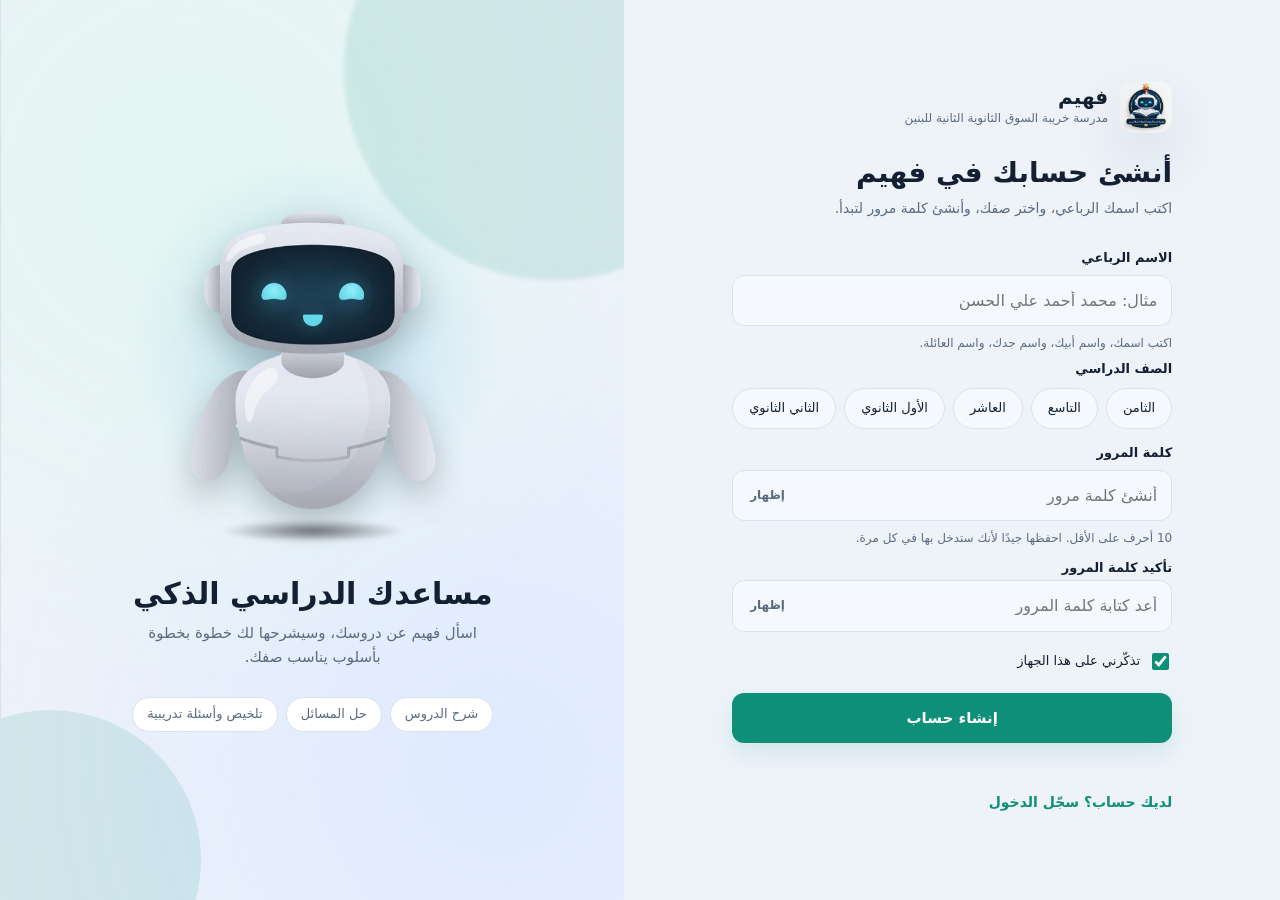
==== commit 1d957fbd: "Add files via upload" ====
--- a/public/index.html
+++ b/public/index.html
@@ -3,7 +3,7 @@
   <head>
     <meta charset="utf-8">
     <meta name="viewport" content="width=device-width, initial-scale=1">
-    <meta name="theme-color" content="#101114">
+    <meta name="theme-color" content="#ffffff">
     <title>فهيم — المساعد الذكي لمدرسة خريبة السوق الثانوية الثانية للبنين</title>
     <link rel="icon" type="image/svg+xml" href="school-logo.png">
     <link rel="preload" as="image" href="/loader-robot.webp" type="image/webp">
@@ -11,13 +11,13 @@
     <link rel="preconnect" href="https://fonts.googleapis.com">
     <link rel="preconnect" href="https://fonts.gstatic.com" crossorigin>
     <link href="https://fonts.googleapis.com/css2?family=Noto+Sans+Arabic:wght@400;500;600;700&display=swap" rel="stylesheet">
-    <script>try{var t=localStorage.getItem("faheem_theme");document.documentElement.dataset.theme=t==="dark"?"dark":"light"}catch(e){document.documentElement.dataset.theme="light"}</script>
+    <script>try{var t=localStorage.getItem("faheem_theme"),d=t==="dark"||t==="light"?t:matchMedia("(prefers-color-scheme: dark)").matches?"dark":"light";document.documentElement.dataset.theme=d;document.querySelector('meta[name="theme-color"]').content=d==="dark"?"#101114":"#ffffff"}catch(e){document.documentElement.dataset.theme=matchMedia("(prefers-color-scheme: dark)").matches?"dark":"light"}</script>
     <script>try{if(!localStorage.getItem("faheem_logged_in_before"))location.replace("/login.html")}catch(e){}</script>
     <link rel="stylesheet" href="/style.css?v=24">
     <link rel="stylesheet" href="/extras.css?v=7">
     <link rel="stylesheet" href="/theme.css?v=4">
     <script>try{if(localStorage.getItem("faheem_sidebar_collapsed")==="1")document.documentElement.classList.add("sidebar-collapsed")}catch(e){}</script>
-    <script src="/app.js?v=49" defer></script>
+    <script src="/app.js?v=50" defer></script>
   </head>
   <body>
     <div class="app-loader" id="app-loader" role="status" aria-live="polite" aria-label="جارٍ التحميل">
--- a/style.css
+++ b/style.css
@@ -0,0 +1,447 @@
+:root {
+  color-scheme: dark;
+  --bg: #0d1416;
+  --panel: #111a1c;
+  --surface: #172225;
+  --surface-hover: #1c2b2e;
+  --border: #2a393b;
+  --text: #eaf1ef;
+  --muted: #99a8a8;
+  --accent: #65d6c4;
+  --accent-dark: #43b9a7;
+  --font: "Noto Sans Arabic", "Segoe UI", Tahoma, sans-serif;
+}
+
+* { box-sizing: border-box; }
+html, body { width: 100%; height: 100%; overflow: hidden; }
+body { margin: 0; background: var(--bg); color: var(--text); font-family: var(--font); font-size: 15px; }
+button, textarea { font: inherit; }
+button { color: inherit; }
+.app-shell { height: 100vh; height: 100dvh; min-height: 0; display: grid; grid-template-columns: 300px minmax(0, 1fr); overflow: hidden; }
+.sidebar { display: flex; min-height: 0; height: 100%; flex-direction: column; padding: 27px 18px 18px; border-left: 1px solid var(--border); background: #0f1719; }
+.sidebar-header { display: flex; align-items: center; justify-content: space-between; gap: 8px; }
+.brand { flex: 1; }
+.admin-header-button { flex: 0 0 auto; padding: 5px 6px; border: 1px solid #385550; border-radius: 7px; background: #1b302e; color: var(--accent); font-size: 9px; cursor: pointer; }
+.admin-header-button:hover { border-color: var(--accent-dark); background: #24413d; }
+.sidebar-close { display: none; width: 34px; height: 34px; border: 1px solid var(--border); border-radius: 9px; background: transparent; color: var(--muted); cursor: pointer; }
+.sidebar-close:hover { border-color: #45464d; background: var(--surface-hover); color: var(--text); }
+.sidebar-backdrop { display: none; }
+.brand { display: inline-flex; align-items: center; gap: 11px; max-width: 100%; color: var(--text); text-decoration: none; }
+.brand-copy { display: grid; min-width: 0; gap: 4px; }
+.brand-copy strong { font-size: 18px; font-weight: 700; letter-spacing: .02em; }
+.brand-copy small { color: #999aa1; font-size: 9px; line-height: 1.6; }
+.brand-logo { display: block; width: 42px; height: 42px; flex: 0 0 42px; border-radius: 50%; object-fit: contain; }
+.support-icon { width: 20px; height: 20px; flex: 0 0 20px; object-fit: contain; }
+.close-icon { display: block; width: 16px; height: 16px; object-fit: contain; }
+.new-chat { display: flex; align-items: center; gap: 9px; margin-top: 38px; padding: 11px 13px; border: 1px solid #33343a; border-radius: 10px; background: transparent; text-align: right; cursor: pointer; transition: background .2s, border-color .2s; }
+.new-chat:hover { background: var(--surface-hover); border-color: #45464d; }
+.new-chat span { font-size: 18px; line-height: 1; color: var(--accent); }
+.sidebar-caption { margin: 34px 10px 12px; color: #777881; font-size: 12px; }
+.feature-list { display: grid; gap: 5px; }
+.feature-item { display: flex; align-items: center; gap: 10px; min-height: 40px; padding: 0 10px; border-radius: 8px; color: #a5a5ad; font-size: 13px; }
+.help-center-button { display: flex; width: 100%; min-height: 40px; align-items: center; gap: 10px; margin-top: 8px; padding: 0 10px; border: 1px solid transparent; border-radius: 8px; background: transparent; color: #a5a5ad; text-align: right; font: inherit; font-size: 13px; cursor: pointer; }
+.help-center-button:hover { border-color: var(--border); background: var(--surface-hover); color: var(--text); }
+.feature-item.active { background: #20211f; color: var(--text); }
+.feature-icon { display: grid; width: 20px; place-items: center; color: #9dbab5; font-size: 15px; }
+.feature-item.active .feature-icon { color: var(--accent); }
+.feature-tag { margin-right: auto; color: #777881; font-size: 10px; }
+.history-heading { display: flex; min-height: 34px; align-items: center; justify-content: space-between; margin-top: 5px; }
+.history-caption { margin: 0 10px 0 0; color: #777881; font-size: 12px; }
+.history-search-toggle { display: grid; width: 30px; height: 30px; flex: 0 0 30px; place-items: center; border: 1px solid transparent; border-radius: 7px; background: transparent; color: #92929a; cursor: pointer; }
+.history-search-toggle:hover, .history-search-toggle[aria-expanded="true"] { border-color: var(--border); background: var(--surface); color: var(--accent); }
+.history-search-toggle svg { width: 16px; height: 16px; fill: none; stroke: currentColor; stroke-linecap: round; stroke-width: 1.8; }
+.history-search { width: 100%; min-height: 36px; margin: 7px 0; padding: 0 10px; border: 1px solid #38393f; border-radius: 8px; outline: none; background: #111216; color: var(--text); font: inherit; font-size: 11px; }
+.history-search:focus { border-color: #66877e; }
+.history-list { display: grid; align-content: start; gap: 5px; min-height: 0; flex: 1 1 0; overflow-x: hidden; overflow-y: auto; overscroll-behavior: contain; scrollbar-color: #393a3f transparent; }
+.history-empty { padding: 8px 10px; color: #777881; font-size: 10px; line-height: 1.8; }
+.history-entry { display: flex; align-items: center; gap: 3px; min-width: 0; padding: 3px; border: 1px solid transparent; border-radius: 8px; }
+.history-entry.active { border-color: #35372f; background: #1c1e1b; }
+.history-title { min-width: 0; flex: 1; overflow: hidden; padding: 7px 8px; border: 0; border-radius: 6px; background: transparent; color: #b9b9c0; text-align: right; text-overflow: ellipsis; white-space: nowrap; font-size: 11px; cursor: pointer; font-weight: 600; }
+.history-title:hover { background: #25262a; color: var(--text); }
+.history-entry.active .history-title { color: var(--accent); }
+.history-action { width: 27px; height: 27px; flex: 0 0 27px; border: 0; border-radius: 6px; background: transparent; color: #85858d; cursor: pointer; }
+.history-action:hover { background: #303136; color: var(--text); }
+.history-action.delete:hover { color: #ff9990; }
+.sidebar-bottom { position: relative; display: flex; flex: 0 0 auto; align-items: center; gap: 10px; margin-top: auto; padding: 14px 5px 2px; border-top: 1px solid var(--border); }
+.sidebar-avatar { display: grid; width: 34px; height: 34px; place-items: center; border: 1px solid #385550; border-radius: 11px; background: #1b302e; color: var(--accent); font-weight: 600; }
+.user-avatar { object-fit: cover; }
+.profile-copy { display: grid; min-width: 0; flex: 1; gap: 3px; }
+.profile-copy strong { font-size: 11px; font-weight: 500; }
+.profile-settings { position: relative; flex: 0 0 auto; }
+.profile-settings-toggle { display: grid; width: 34px; height: 34px; place-items: center; border: 1px solid var(--border); border-radius: 9px; background: transparent; color: var(--muted); cursor: pointer; }
+.profile-settings-toggle:hover, .profile-settings-toggle[aria-expanded="true"] { background: var(--surface-hover); color: var(--text); }
+.profile-settings-toggle img { width: 19px; height: 19px; fill: none; stroke: currentColor; stroke-linecap: round; stroke-linejoin: round; stroke-width: 1.6; }
+.profile-settings-menu { position: absolute; right: 0; bottom: calc(100% + 8px); z-index: 5; display: grid; width: 190px; gap: 4px; padding: 6px; border: 1px solid #38393f; border-radius: 10px; background: #191a1f; box-shadow: 0 10px 28px #0006; }
+.profile-settings-action { padding: 9px 10px; border: 0; border-radius: 7px; background: transparent; color: #c8c8ce; text-align: right; font-size: 11px; cursor: pointer; }
+.profile-settings-action:hover { background: #28292f; color: var(--text); }
+#logout-button:hover { color: #ffaaa0; }
+.chat-panel { position: relative; display: flex; min-width: 0; min-height: 0; height: 100%; flex-direction: column; overflow: hidden; }
+.topbar { display: flex; height: 70px; flex: 0 0 70px; align-items: center; justify-content: space-between; padding: 0 34px; border-bottom: 1px solid #222328; }
+.mobile-history-toggle { display: none; width: 34px; height: 34px; border: 1px solid var(--border); border-radius: 9px; background: transparent; color: var(--muted); cursor: pointer; }
+.assistant-identity { display: flex; align-items: center; gap: 10px; }
+.mini-logo { display: block; width: 40px; height: 40px; flex: 0 0 40px; border-radius: 50%; object-fit: contain; }
+.assistant-identity > div:last-child { display: grid; gap: 2px; }
+.assistant-identity strong { font-size: 12px; font-weight: 600; }
+.model-label { display: flex; align-items: center; gap: 6px; color: var(--muted); font-size: 10px; }
+.model-label i { width: 6px; height: 6px; border-radius: 50%; background: var(--accent); }
+.top-action { width: 34px; height: 34px; border: 1px solid transparent; border-radius: 9px; background: transparent; color: #9899a0; font-size: 19px; cursor: pointer; }
+.top-action:hover { border-color: var(--border); background: var(--surface); color: var(--text); }
+.conversation { width: min(100%, 780px); min-height: 0; flex: 1 1 0; align-self: center; overflow-x: hidden; overflow-y: auto; overscroll-behavior: contain; padding: 30px 32px 20px; scrollbar-color: #393a3f transparent; }
+.welcome {    display: flex;
+    min-height: 100%;
+    flex-direction: column;
+    align-items: center;
+    justify-content: center;
+    padding: 24px 18px 30px;
+    border: 1px solid #65d6c433;
+    border-radius: 16px;
+    background-image: linear-gradient(0deg, #091314ed 0%, #091314b5 48%, #09131400 100%), url(/images.jpg);
+    background-position: center;
+    background-repeat: no-repeat;
+    background-size: cover;
+    text-align: center;
+    animation: fade-up .5s ease both;
+  }
+.welcome-logo { display: block; width: 76px; height: 76px; margin-bottom: 21px; border-radius: 50%; object-fit: contain; box-shadow: 0 0 30px #65d6c422; }
+.eyebrow { color: #a5c5bf; font-size: 11px; }
+.welcome h1 { margin: 13px 0 9px; font-size: clamp(31px, 4vw, 43px); font-weight: 500; line-height: 1.38; letter-spacing: -.035em; }
+.welcome h1 span { color: var(--accent); }
+.welcome > p { margin: 0; color: var(--muted); font-size: 14px; line-height: 2; }
+.welcome .eyebrow { text-align: center; }
+.suggestions { display: grid; width: min(100%, 475px); grid-template-columns: repeat(2, minmax(0, 1fr)); gap: 9px; margin-top: 30px; }
+.suggestion { display: flex; min-height: 45px; align-items: center; gap: 9px; padding: 0 12px; border: 1px solid var(--border); border-radius: 9px; background: #17181c; color: #bcbcc0; text-align: right; font-size: 12px; cursor: pointer; transition: border-color .2s, background .2s, transform .2s; }
+.suggestion:hover { transform: translateY(-1px); border-color: #45483a; background: #1d1f1b; }
+.suggestion span { color: var(--accent); font-size: 13px; }
+.composer-wrap { width: min(100%, 780px); align-self: center; padding: 0 32px 19px; }
+.composer { display: flex; min-height: 59px; align-items: flex-end; gap: 7px; padding: 9px; border: 1px solid #38393f; border-radius: 14px; background: #191a1f; box-shadow: 0 10px 35px #00000014; transition: border-color .2s, box-shadow .2s; }
+.composer:focus-within { border-color: #4b8e83; box-shadow: 0 0 0 3px #65d6c414; }
+.composer textarea { width: 100%; max-height: 140px; min-height: 38px; resize: none; align-self: center; padding: 9px 7px 7px; border: 0; outline: 0; background: transparent; color: var(--text); font-size: 14px; line-height: 1.7; }
+.composer textarea::placeholder { color: #777881; }
+.tool-button, .send-button { display: grid; width: 38px; height: 38px; flex: 0 0 38px; place-items: center; border: 0; border-radius: 10px; background: transparent; color: #9b9ba3; cursor: pointer; transition: background .2s, color .2s; }
+.tool-button:hover { background: #26272c; color: var(--text); }
+.tool-button svg, .send-button svg { width: 18px; height: 18px; fill: none; stroke: currentColor; stroke-linecap: round; stroke-linejoin: round; stroke-width: 1.7; }
+.mic-button.recording { background: #422b2b; color: #ff8383; animation: pulse 1.3s infinite; }
+.mic-button.unsupported { opacity: .4; cursor: not-allowed; }
+.send-button { background: var(--accent); color: #1b1d12; }
+.send-button:hover { background: var(--accent-dark); }
+.send-button:disabled { opacity: .5; cursor: wait; }
+.composer-note { margin-top: 10px; color: #6f7077; text-align: center; font-size: 10px; }
+.image-preview { display: flex; align-items: center; gap: 8px; margin: 0 0 9px; padding: 7px 10px; border: 1px solid var(--border); border-radius: 10px; background: var(--surface); color: #bdbdc2; font-size: 11px; }
+.image-preview img { width: 37px; height: 37px; border-radius: 6px; object-fit: cover; }
+.image-preview span { overflow: hidden; text-overflow: ellipsis; white-space: nowrap; }
+.image-preview button { width: 26px; height: 26px; margin-right: auto; border: 0; border-radius: 7px; background: transparent; color: #aaa; font-size: 20px; cursor: pointer; }
+.file-preview { display: flex; align-items: center; gap: 8px; margin: 0 0 9px; padding: 10px; border: 1px solid var(--border); border-radius: 10px; background: var(--surface); color: #bdbdc2; font-size: 11px; }
+.file-preview svg { width: 22px; height: 22px; flex: 0 0 22px; fill: none; stroke: var(--accent); stroke-linecap: round; stroke-linejoin: round; stroke-width: 1.6; }
+.file-preview span { min-width: 0; overflow: hidden; text-overflow: ellipsis; white-space: nowrap; }
+.file-preview button { width: 26px; height: 26px; margin-right: auto; border: 0; border-radius: 7px; background: transparent; color: #aaa; font-size: 20px; cursor: pointer; }
+.hidden { display: none !important; }
+.message { display: flex; gap: 11px; margin: 0 0 24px; animation: fade-up .25s ease both; }
+.message.user { flex-direction: row-reverse; }
+.message-avatar { display: grid; width: 30px; height: 30px; flex: 0 0 30px; place-items: center; border: 1px solid #35372d; border-radius: 9px; background: #22231e; color: var(--accent); font-size: 12px; }
+.message.user .message-avatar { border-color: #37383e; background: #25262b; color: #b3b3bc; }
+.message-body { max-width: min(88%, 680px); }
+.message-name { margin: 2px 0 7px; color: #92929a; font-size: 10px; }
+.message-text { color: #e8e7e2; font-family: "Noto Sans Arabic", Tahoma, Arial, sans-serif; font-size: 16px; font-weight: 400; line-height: 1.95; letter-spacing: .005em; overflow-wrap: anywhere; }
+.message-text p { margin: 0; }
+.message-text p + p { margin-top: .95em; }
+.message-text h1, .message-text h2, .message-text h3, .message-text h4 { margin: 1.35em 0 .55em; color: #f0efe9; font-weight: 700; line-height: 1.6; }
+.message-text h1 { font-size: 1.5em; }
+.message-text h2 { font-size: 1.32em; }
+.message-text h3 { font-size: 1.17em; }
+.message-text h4 { font-size: 1.07em; }
+.message-text h1:first-child, .message-text h2:first-child, .message-text h3:first-child, .message-text h4:first-child { margin-top: 0; }
+.message-text .faheem-table-wrap { max-width: 100%; margin: .8em 0; overflow-x: auto; border: none; outline: none; box-shadow: none; }
+.message-text .faheem-table, .message-text .faheem-table tr, .message-text .faheem-table th, .message-text .faheem-table td { border: none; outline: none; box-shadow: none; border: #99a8a8 solid 0.3px;}
+.message-text .faheem-table { width: 100%; min-width: 360px; border-collapse: collapse; line-height: 1.65; }
+.message-text .faheem-table th, .message-text .faheem-table td { padding: 8px 12px; text-align: right; vertical-align: top; border: #99a8a8 solid 0.3px; }
+.message-text .faheem-table th { background: #22231e; color: #f0efe9; font-weight: 700; }
+.message-text strong { color: #f0efdf; font-weight: 700; }
+.message-text ul, .message-text ol { margin-block: .7em; }
+.message-text mark { padding: 0 .2em; border-radius: 3px; background: #65d6c435; color: #a8f0e4; }
+.message-text del { color: #aaa9a3; }
+.message-text a { color: #8de5d7; text-decoration: underline; text-decoration-color: #8de5d770; text-underline-offset: 3px; }
+.message-text a:hover { color: #b4f5e9; text-decoration-color: currentColor; }
+.message-text :not(pre) > code { padding: .12em .4em; border: 1px solid #34353b; border-radius: 5px; background: #1b1c21; color: #65d6c4; font-family: Consolas, "Courier New", monospace; font-size: .88em; direction: ltr; unicode-bidi: isolate; }
+.message-text ol, .message-text ul { margin: 0; padding-inline-start: 1.7em; }
+.message-text ol { list-style-type: arabic-indic; }
+.message-text ul { list-style-type: disc; }
+.message-text li { padding-inline-start: .35em; }
+.message-text li + li { margin-top: .45em; }
+.code-block { max-width: 100%; margin: .8em 0; overflow: hidden; border: 1px solid #35363e; border-radius: 10px; background: #111216; direction: ltr; text-align: left; }
+.code-header { padding: 6px 12px; border-bottom: 1px solid #2b2c32; color: #a4a5ae; font: 11px/1.6 Consolas, "Courier New", monospace; }
+.code-block pre { max-width: 100%; margin: 0; overflow-x: auto; padding: 10px 0; color: #e1e0da; font: 12px/1.8 Consolas, "Courier New", monospace; tab-size: 2; }
+.code-block code { display: block; min-width: max-content; }
+.code-line { position: relative; display: block; min-height: 1.8em; padding: 0 14px 0 3.5em; white-space: pre; counter-increment: code-line; }
+.code-block code { counter-reset: code-line; }
+.code-line::before { position: absolute; width: 2.3em; margin-left: -3.1em; color: #656670; content: counter(code-line); text-align: right; user-select: none; }
+.code-keyword { color: #d9a0ff; }
+.code-string { color: #b8d99b; }
+.code-number { color: #f0bb7b; }
+.code-comment { color: #777d72; font-style: italic; }
+.code-tag { color: #86c7e8; }
+.message.user .message-text { padding: 10px 13px; border: 1px solid #35363b; border-radius: 13px 4px 13px 13px; background: #1c1d22; }
+.message-image { display: block; max-width: min(100%, 440px); max-height: 480px; margin: 0 0 8px auto; border: 1px solid var(--border); border-radius: 9px; object-fit: contain; }
+.typing { display: flex; align-items: center; gap: 5px; padding-top: 4px; color: #a5a5ad; font-size: 11px; }
+.typing-label { margin-inline-end: 3px; }
+.typing i { width: 6px; height: 6px; border-radius: 50%; background: #aaa; animation: typing 1s infinite ease-in-out; }
+.typing i:nth-child(2) { animation-delay: .15s; }
+.typing i:nth-child(3) { animation-delay: .3s; }
+.message-actions { display: flex; gap: 6px; margin-top: 8px; }
+.toast { position: absolute; bottom: 105px; left: 50%; z-index: 2; max-width: min(90%, 420px); padding: 10px 15px; transform: translate(-50%, 8px); border: 1px solid #51403c; border-radius: 10px; background: #281f1e; color: #f1c6bd; font-size: 11px; opacity: 0; pointer-events: none; transition: opacity .2s, transform .2s; }
+.toast.visible { transform: translate(-50%, 0); opacity: 1; }
+.auth-overlay { position: fixed; inset: 0; z-index: 20; display: grid; place-items: center; padding: 20px; background: #101114ed; backdrop-filter: blur(10px); }
+.auth-card { display: flex; width: min(100%, 420px); flex-direction: column; align-items: center; padding: 35px 28px; border: 1px solid #34353b; border-radius: 18px; background: #17181c; text-align: center; box-shadow: 0 24px 80px #0008; }
+.admin-card { width: min(100%, 900px); max-height: min(90vh, 780px); align-items: stretch; overflow: hidden; text-align: right; }
+.help-center-card { width: min(100%, 480px); align-items: stretch; text-align: right; }
+.help-center-card.guest-help-card { padding: 27px 25px; border-color: color-mix(in srgb, var(--border), var(--accent) 14%); border-radius: 16px; background: var(--panel); box-shadow: 0 22px 64px #0007; }
+.guest-help-card .admin-heading { align-items: center; margin-bottom: 15px; padding-bottom: 13px; border-bottom: 1px solid var(--border); }
+.guest-help-card .admin-heading h1 { margin-bottom: 5px; font-size: 21px; }
+.guest-help-card .admin-heading p { margin: 0; max-width: 38ch; color: var(--muted); font-size: 12px; line-height: 1.8; }
+.help-center-form { width: 100%; }
+.help-center-card .help-center-form { width: 100%; max-width: none; }
+.help-center-form > div:not(.password-field) { display: grid; gap: 7px; }
+.help-center-form > div:not(.password-field) + label { margin-top: 5px; }
+.help-guest-fields { display: grid; gap: 7px; margin-bottom: 4px; }
+.help-guest-fields label { margin-top: 3px; color: #d1d0d5; font-size: 11px; }
+.help-guest-fields label + input { margin-bottom: 5px; }
+.help-guest-fields input { width: 100%; min-width: 0; min-height: 43px; padding: 0 12px; border: 1px solid #38393f; border-radius: 9px; outline: none; background: #111216; color: var(--text); font: inherit; font-size: 12px; }
+.help-guest-fields input:focus { border-color: #66877e; box-shadow: 0 0 0 3px #65d6c414; }
+.help-center-form select, .help-center-form textarea { width: 100%; min-width: 0; padding: 10px 12px; border: 1px solid #38393f; border-radius: 9px; outline: none; background: #111216; color: var(--text); font: inherit; font-size: 12px; }
+.help-center-form select { min-height: 43px; }
+.help-center-form textarea { min-height: 130px; resize: vertical; line-height: 1.8; }
+.help-center-form select:focus, .help-center-form textarea:focus { border-color: #66877e; box-shadow: 0 0 0 3px #65d6c414; }
+.admin-password-card { position: fixed; z-index: 1; top: 50%; left: 50%; width: min(calc(100% - 32px), 420px); max-height: calc(100vh - 32px); overflow-y: auto; transform: translate(-50%, -50%); text-align: right; }
+.admin-password-card h2 { margin: 0 0 6px; font-size: 19px; }
+.admin-password-card > p:not(.auth-error) { margin: 0 0 14px; color: var(--muted); font-size: 12px; line-height: 1.8; }
+.admin-heading { display: flex; align-items: flex-start; justify-content: space-between; gap: 16px; }
+.admin-heading h1 { margin: 0 0 5px; font-size: 23px; }
+.admin-heading p { margin: 0 0 20px; color: var(--muted); font-size: 12px; }
+.admin-close { display: grid; width: 32px; height: 32px; flex: 0 0 32px; place-items: center; border: 1px solid var(--border); border-radius: 8px; background: transparent; color: var(--muted); cursor: pointer; }
+.admin-stats { display: flex; flex-wrap: wrap; gap: 12px; margin-bottom: 16px; }
+.admin-stat { display: grid; min-width: 145px; flex: 1 1 145px; gap: 4px; padding: 12px 15px; border: 1px solid var(--border); border-radius: 10px; background: #111216; }
+.admin-stat strong { color: var(--accent); font-size: 22px; }
+.admin-stat span { color: var(--muted); font-size: 11px; }
+.admin-tabs { display: flex; gap: 7px; margin: 0 0 12px; padding-bottom: 8px; border-bottom: 1px solid var(--border); }
+.admin-tabs { flex-wrap: wrap; }
+.admin-tab { padding: 8px 15px; border: 1px solid transparent; border-radius: 8px; background: transparent; color: var(--muted); font: inherit; font-size: 12px; cursor: pointer; }
+.admin-tab:hover { background: var(--surface-hover); color: var(--text); }
+.admin-tab.active { border-color: #385550; background: #1b302e; color: var(--accent); }
+.admin-search-label { display: block; margin: 0 0 6px; color: #c6c6cb; font-size: 11px; }
+.admin-user-search { width: 100%; min-height: 40px; padding: 0 12px; border: 1px solid #38393f; border-radius: 8px; outline: none; background: #111216; color: var(--text); font: inherit; font-size: 12px; }
+.admin-user-search:focus { border-color: #66877e; box-shadow: 0 0 0 3px #65d6c414; }
+.admin-table-wrap { max-height: 240px; min-height: 54px; overflow: auto; border: 1px solid var(--border); border-radius: 9px; }
+.admin-table { width: 100%; border-collapse: collapse; font-size: 11px; text-align: right; }
+.admin-table th, .admin-table td { padding: 10px 12px; border-bottom: 1px solid var(--border); }
+.admin-table th { position: sticky; top: 0; background: #202126; color: #c6c6cb; }
+.admin-table td { color: #dedde0; }
+.admin-table tr:last-child td { border-bottom: 0; }
+.admin-delete { padding: 5px 10px; border: 1px solid #64403e; border-radius: 6px; background: #33201f; color: #ffaaa0; font: inherit; cursor: pointer; }
+.admin-password-action { margin-inline-end: 6px; padding: 5px 9px; border: 1px solid #385550; border-radius: 6px; background: #1b302e; color: #65d6c4; font: inherit; cursor: pointer; }
+.admin-password-action:hover { border-color: #4f8178; background: #24413d; }
+.admin-role-badge, .admin-self-label { display: inline-block; margin-inline-end: 6px; padding: 4px 7px; border: 1px solid var(--border); border-radius: 6px; color: var(--muted); white-space: nowrap; }
+.admin-role-badge.active { border-color: #385550; background: #1b302e; color: var(--accent); }
+.admin-self-label { border-color: #363740; color: #b9b9c0; }
+.admin-role-action { margin-inline-end: 6px; padding: 5px 8px; border: 1px solid #385550; border-radius: 6px; background: #1b302e; color: #65d6c4; font: inherit; cursor: pointer; }
+.admin-role-action:hover { border-color: #4f8178; background: #24413d; }
+.admin-role-action:disabled { opacity: .5; cursor: wait; }
+.admin-delete:disabled { opacity: .5; cursor: wait; }
+.admin-note, .admin-empty { margin: 12px 0 0; color: var(--muted); font-size: 11px; }
+.admin-empty { padding: 15px; text-align: center; }
+.admin-support-view { min-height: 0; max-height: 440px; overflow-y: auto; }
+.admin-support-list { display: grid; gap: 9px; }
+.admin-support-item { padding: 12px; border: 1px solid var(--border); border-radius: 9px; background: #111216; }
+.admin-support-heading { display: flex; align-items: center; flex-wrap: wrap; gap: 7px 12px; margin-bottom: 8px; }
+.admin-support-heading strong { color: var(--text); font-size: 12px; }
+.admin-support-heading span, .admin-support-heading time { color: var(--muted); font-size: 10px; }
+.admin-support-category, .admin-support-status { padding: 3px 7px; border: 1px solid var(--border); border-radius: 6px; color: #c8c8ce !important; }
+.admin-support-category.complaint { border-color: #64403e; color: #ffaaa0 !important; }
+.admin-support-status.new { border-color: #385550; color: var(--accent) !important; }
+.admin-support-content { margin: 0 0 10px; color: #dedde0; font-size: 12px; line-height: 1.8; white-space: pre-wrap; overflow-wrap: anywhere; }
+.admin-support-resolve { padding: 6px 9px; border: 1px solid #385550; border-radius: 7px; background: #1b302e; color: var(--accent); font: inherit; font-size: 10px; cursor: pointer; }
+.admin-support-resolve:hover { border-color: #4f8178; background: #24413d; }
+.admin-support-resolve:disabled { opacity: .5; cursor: wait; }
+.auth-card .welcome-logo { width: 58px; height: 58px; margin-bottom: 10px; }
+.auth-card h1 { margin: 8px 0; font-size: 24px; }
+.auth-card > p:not(.auth-error) { margin: 0 0 22px; color: var(--muted); font-size: 13px; line-height: 1.9; }
+.auth-form { display: grid; width: min(100%, 320px); gap: 9px; text-align: right; }
+.auth-form > label:not(.remember-option) { margin-top: 4px; color: #d1d0d5; font-size: 11px; }
+.auth-form > input, .password-field input { width: 100%; min-width: 0; min-height: 43px; padding: 0 12px; border: 1px solid #38393f; border-radius: 9px; outline: none; background: #111216; color: var(--text); font: inherit; font-size: 12px; }
+.auth-form > input:focus, .password-field input:focus { border-color: #66877e; box-shadow: 0 0 0 3px #65d6c414; }
+.password-field { display: flex; min-width: 0; align-items: center; gap: 5px; }
+.password-field input { flex: 1; }
+.password-toggle { min-width: 48px; min-height: 36px; padding: 0 7px; border: 1px solid #38393f; border-radius: 7px; background: #202126; color: #c4caad; font: inherit; font-size: 10px; cursor: pointer; }
+.password-toggle:hover { border-color: #66877e; color: var(--accent); }
+.remember-option { display: flex; align-items: center; gap: 8px; margin: 6px 0 2px; color: var(--muted); font-size: 11px; }
+.remember-option input { accent-color: var(--accent); }
+.auth-submit { min-height: 43px; margin-top: 4px; border: 0; border-radius: 9px; background: var(--accent); color: #1b1d12; font: inherit; font-size: 12px; font-weight: 600; cursor: pointer; }
+.auth-submit:disabled { opacity: .6; cursor: wait; }
+.auth-mode-toggle { margin-top: 16px; border: 0; background: none; color: var(--accent); font: inherit; font-size: 11px; cursor: pointer; }
+.forgot-link { margin-top: 12px; }
+.auth-mode-toggle:disabled { opacity: .6; cursor: wait; }
+.auth-error { min-height: 22px; margin: 12px 0 0; color: #ffaaa0; font-size: 11px; line-height: 1.8; }
+.auth-error:empty { display: none; }
+
+/* ===== القائمة الجانبية: فتح وإغلاق بسلاسة (استبدل بهذا الجزء آخر style.css) ===== */
+:root {
+  --sidebar-w: 300px;               /* عرض القائمة على الشاشات الكبيرة، عدّله ليطابق تصميمك */
+  --sidebar-time: .3s;
+  --sidebar-ease: cubic-bezier(.4, 0, .2, 1);
+}
+
+/* الزر ظاهر دائمًا (كان للهاتف فقط) */
+.mobile-history-toggle { display: block; }
+.topbar { justify-content: flex-start; gap: 12px; }
+.top-action { margin-right: auto; }
+
+@keyframes fade-up { from { transform: translateY(8px); opacity: 0; } to { transform: translateY(0); opacity: 1; } }
+@keyframes typing { 0%, 60%, 100% { transform: translateY(0); opacity: .45; } 30% { transform: translateY(-4px); opacity: 1; } }
+@keyframes pulse { 50% { box-shadow: 0 0 0 5px #ff83831c; } }
+
+/* الشاشات الكبيرة: طيّ القائمة بانزلاق سلس */
+@media (min-width: 761px) {
+  .app-shell {
+    grid-template-columns: var(--sidebar-w) minmax(0, 1fr);
+    transition: grid-template-columns var(--sidebar-time) var(--sidebar-ease);
+  }
+  .sidebar {
+    width: var(--sidebar-w);
+    min-width: 0;
+    transition: opacity .2s ease, visibility 0s;
+  }
+  .sidebar-collapsed .app-shell { grid-template-columns: 0px minmax(0, 1fr); }
+  .sidebar-collapsed .sidebar {
+    opacity: 0;
+    visibility: hidden;
+    pointer-events: none;
+    transition: opacity .2s ease, visibility 0s linear var(--sidebar-time);
+  }
+}
+
+@media (max-width: 760px) {
+  .app-shell { grid-template-columns: 1fr; }
+
+  /* القائمة: درج ينزلق من الجانب بدل display:none (تمت إزالة زر X) */
+  .sidebar {
+    position: fixed; inset: 0 auto 0 0; z-index: 12; display: flex; width: min(86vw, 300px);
+    transform: translateX(-105%);
+    visibility: hidden;
+    pointer-events: none;
+    transition: transform var(--sidebar-time) var(--sidebar-ease), visibility 0s linear var(--sidebar-time);
+    will-change: transform;
+  }
+  .sidebar.mobile-open {
+    transform: translateX(0);
+    visibility: visible;
+    pointer-events: auto;
+    transition: transform var(--sidebar-time) var(--sidebar-ease), visibility 0s;
+  }
+
+  /* الخلفية المعتمة: تظهر وتختفي بتلاشي */
+  .sidebar-backdrop {
+    position: fixed; inset: 0; z-index: 11; display: block; border: 0; background: #0009; cursor: default;
+    opacity: 0;
+    visibility: hidden;
+    pointer-events: none;
+    transition: opacity var(--sidebar-time) ease, visibility 0s linear var(--sidebar-time);
+  }
+  .sidebar-backdrop.visible {
+    opacity: 1;
+    visibility: visible;
+    pointer-events: auto;
+    transition: opacity var(--sidebar-time) ease, visibility 0s;
+  }
+
+  .topbar { height: 61px; flex-basis: 61px; justify-content: flex-start; gap: 12px; padding: 0 18px; }
+  .top-action { margin-right: auto; }
+  .conversation { padding: 20px 18px; }
+  .composer-wrap { padding: 0 14px 14px; }
+  .welcome h1 { font-size: 34px; }
+  .suggestions { gap: 7px; margin-top: 24px; }
+  .suggestion { min-height: 48px; padding: 0 9px; font-size: 10px; }
+  .admin-card { padding: 22px 16px; }
+  .help-center-card.guest-help-card { max-height: calc(100vh - 24px); max-height: calc(100dvh - 24px); overflow-y: auto; padding: 22px 18px; }
+  .admin-table { min-width: 620px; }
+  .admin-stats { gap: 8px; }
+  .admin-stat { min-width: 0; flex: 1 1 calc(50% - 8px); padding: 10px; }
+}
+@media (max-width: 390px) {
+  .suggestions { grid-template-columns: 1fr; width: min(100%, 300px); }
+}
+@media (prefers-reduced-motion: reduce) {
+  *, *::before, *::after { scroll-behavior: auto !important; animation-duration: .01ms !important; animation-iteration-count: 1 !important; transition-duration: .01ms !important; }
+}
+
+.auth-overlay {
+  position: fixed;
+  inset: 0;
+  z-index: 20;
+
+  display: grid;
+  place-items: safe center;
+
+  padding: 20px;
+  overflow-y: auto;
+  overscroll-behavior-y: contain;
+  -webkit-overflow-scrolling: touch;
+
+  background: #101114ed;
+  backdrop-filter: blur(10px);
+}
+
+.auth-card {
+  display: flex;
+  width: min(100%, 420px);
+  min-width: 0;
+  flex-direction: column;
+  align-items: center;
+
+  margin-block: auto;
+  padding: 28px 24px;
+
+  border: 1px solid #34353b;
+  border-radius: 18px;
+  background: #17181c;
+  text-align: center;
+  box-shadow: 0 24px 80px #0008;
+}
+
+.auth-form {
+  display: grid;
+  width: min(100%, 320px);
+  gap: 9px;
+  text-align: right;
+}
+
+/* تحسين عرض التسجيل على الشاشات القصيرة */
+@media (max-height: 700px) {
+  .auth-overlay {
+    place-items: start center;
+    padding: 12px;
+  }
+
+  .auth-card {
+    margin-block: 0;
+    padding: 20px 18px;
+  }
+
+  .auth-card > p:not(.auth-error) {
+    margin-bottom: 14px;
+  }
+
+  .auth-card h1 {
+    font-size: 21px;
+  }
+}
+
+/* تحسين العرض على الهواتف */
+@media (max-width: 480px) {
+  .auth-overlay {
+    padding: 10px;
+  }
+
+  .auth-card {
+    width: 100%;
+    padding: 22px 16px;
+    border-radius: 14px;
+  }
+}
--- a/extras.css
+++ b/extras.css
@@ -0,0 +1,266 @@
+/* ===== مؤشر نشاط فهيم: يفكّر / يحلل / ينشئ ===== */
+.typing { display: inline-flex; align-items: center; gap: 10px; min-height: 28px; }
+.typing-icon { position: relative; flex: none; width: 22px; height: 22px; display: none; }
+.typing[data-state] .typing-icon { display: inline-block; }
+.typing-icon b { position: absolute; display: none; }
+.typing-label {
+  background: linear-gradient(90deg, currentColor 35%, #8a8f9c 50%, currentColor 65%);
+  background-size: 220% 100%;
+  -webkit-background-clip: text;
+  background-clip: text;
+  color: transparent;
+  animation: typing-shimmer 2s linear infinite;
+}
+@keyframes typing-shimmer { from { background-position: 120% 0; } to { background-position: -120% 0; } }
+
+.typing[data-state="thinking"] .typing-icon::before,
+.typing[data-state="thinking"] .typing-icon::after {
+  content: ""; position: absolute; inset: 0; border-radius: 50%;
+  border: 2px solid currentColor; opacity: .55;
+  animation: act-pulse 1.8s ease-out infinite;
+}
+.typing[data-state="thinking"] .typing-icon::after { animation-delay: .9s; }
+@keyframes act-pulse { from { transform: scale(.35); opacity: .7; } to { transform: scale(1.1); opacity: 0; } }
+
+.typing[data-state="analyzing"] i, .typing[data-state="creating"] i { display: none; }
+.typing[data-state="analyzing"] .typing-icon {
+  border: 2px solid currentColor; border-radius: 6px; overflow: hidden; opacity: .9;
+}
+.typing[data-state="analyzing"] .typing-icon::after {
+  content: ""; position: absolute; inset-inline: 0; top: 0; height: 40%;
+  background: linear-gradient(180deg, transparent, #7aa7ff88, transparent);
+  animation: act-scan 1.4s ease-in-out infinite alternate;
+}
+@keyframes act-scan { from { transform: translateY(-60%); } to { transform: translateY(190%); } }
+
+.typing[data-state="creating"] .typing-icon b {
+  display: block; height: 3px; border-radius: 2px; background: currentColor;
+  inset-inline-start: 1px; opacity: .85; transform-origin: right center;
+  animation: act-write 1.6s ease-in-out infinite;
+}
+.typing[data-state="creating"] .typing-icon b:nth-child(1) { top: 3px; width: 20px; }
+.typing[data-state="creating"] .typing-icon b:nth-child(2) { top: 9.5px; width: 14px; animation-delay: .25s; }
+.typing[data-state="creating"] .typing-icon b:nth-child(3) { top: 16px; width: 18px; animation-delay: .5s; }
+@keyframes act-write { 0% { transform: scaleX(0); } 55%, 80% { transform: scaleX(1); } 100% { transform: scaleX(1); opacity: .25; } }
+
+/* ===== الحصة اليومية للمرفقات ===== */
+.quota-row {
+  display: flex; align-items: center; justify-content: center; gap: 8px; flex-wrap: wrap;
+  margin: 8px auto 0; font-size: 12px; opacity: .85;
+}
+.quota-row.hidden { display: none; }
+.quota-text::before { content: "📎 "; }
+.quota-row.low .quota-text { color: #e2a33b; }
+.quota-row.empty .quota-text { color: #ef6b6b; }
+
+/* ===== مفتاح المظهر داخل قائمة الإعدادات ===== */
+.theme-switch { display: flex; gap: 6px; padding: 6px 8px; }
+.theme-option {
+  flex: 1; padding: 7px 10px; border-radius: 8px; cursor: pointer; font: inherit; font-size: 13px;
+  color: inherit; background: transparent; border: 1px solid rgba(127, 127, 127, .35);
+  transition: background .15s ease, border-color .15s ease;
+}
+.theme-option:hover, .theme-option:focus-visible { background: rgba(127, 127, 127, .15); }
+.theme-option[aria-pressed="true"] { background: rgba(122, 167, 255, .2); border-color: #7aa7ff; font-weight: 600; }
+
+/* ===== زر حذف كل رسائل المساعدة في لوحة الأدمن ===== */
+.admin-support-toolbar { display: flex; justify-content: flex-start; margin-bottom: 10px; }
+.admin-danger-button {
+  padding: 8px 14px; border-radius: 8px; cursor: pointer; font: inherit; font-size: 13px; font-weight: 600;
+  color: #ef6b6b; background: transparent; border: 1px solid #ef6b6b;
+  transition: background .15s ease;
+}
+.admin-danger-button:hover, .admin-danger-button:focus-visible { background: rgba(239, 107, 107, .15); }
+.admin-danger-button:disabled { opacity: .5; cursor: progress; }
+.admin-danger-button.hidden { display: none; }
+
+/* ===== شاشة التحميل (تظهر لمن سجّل دخوله سابقًا أثناء التحقق من الجلسة) ===== */
+.app-loader {
+  --loader-bg: radial-gradient(circle at 50% 38%, #1d2635 0%, #0e1117 62%, #090a0d 100%);
+  --loader-text: #c7d0e0;
+  --loader-glow: rgba(90, 200, 255, .24);
+  --loader-shadow: 0, 0, 0;
+  --loader-shadow-strength: .85;
+  --loader-time: 2.4s;
+  --loader-ease: cubic-bezier(.45, 0, .55, 1);
+  position: fixed; inset: 0; z-index: 9999;
+  display: flex; flex-direction: column; align-items: center; justify-content: center; gap: 22px;
+  background: var(--loader-bg);
+  transition: opacity .45s ease, visibility 0s linear .45s;
+}
+html[data-theme="light"] .app-loader {
+  --loader-bg: radial-gradient(circle at 50% 38%, #ffffff 0%, #f3f6fb 70%, #e8edf5 100%);
+  --loader-text: #4a5568;
+  --loader-glow: rgba(60, 160, 230, .2);
+  --loader-shadow-strength: .5;
+}
+.app-loader.is-hidden { opacity: 0; visibility: hidden; pointer-events: none; }
+
+.loader-stage {
+  position: relative; width: min(52vw, 210px);
+  padding: 34px 0 30px;
+}
+.loader-glow {
+  position: absolute; left: 50%; top: 46%; width: 160%; aspect-ratio: 1;
+  transform: translate(-50%, -50%); pointer-events: none;
+  background: radial-gradient(circle, var(--loader-glow), transparent 62%);
+  animation: loader-glow var(--loader-time) var(--loader-ease) infinite;
+}
+.loader-robot {
+  position: relative; display: block; width: 100%; height: auto;
+  filter: drop-shadow(0 12px 16px rgba(0, 0, 0, .22));
+  animation: loader-float var(--loader-time) var(--loader-ease) infinite;
+  will-change: transform; user-select: none; -webkit-user-drag: none;
+}
+/* ظل الأرضية: دائرة مسطّحة تصغر وتبهت عند صعود الروبوت وتكبر وتغمق عند هبوطه */
+.loader-shadow {
+  position: absolute; left: 50%; bottom: 2px; width: 72%; height: 22px; margin-left: -36%;
+  border-radius: 50%; pointer-events: none;
+  background: radial-gradient(ellipse at center, rgba(var(--loader-shadow), var(--loader-shadow-strength)) 0%, rgba(var(--loader-shadow), 0) 72%);
+  filter: blur(2px);
+  animation: loader-shadow var(--loader-time) var(--loader-ease) infinite;
+}
+@keyframes loader-float {
+  0%, 100% { transform: translateY(0) rotate(-1deg); }
+  50% { transform: translateY(-28px) rotate(1deg); }
+}
+@keyframes loader-shadow {
+  0%, 100% { transform: scale(1); opacity: 1; }
+  50% { transform: scale(.58); opacity: .42; }
+}
+@keyframes loader-glow {
+  0%, 100% { opacity: .65; transform: translate(-50%, -50%) scale(1); }
+  50% { opacity: 1; transform: translate(-50%, -50%) scale(1.08); }
+}
+.loader-text { margin: 0; color: var(--loader-text); font-size: 15px; font-weight: 600; letter-spacing: .2px; }
+.loader-dots { display: inline-flex; gap: 4px; margin-inline-start: 7px; vertical-align: middle; }
+.loader-dots i {
+  width: 5px; height: 5px; border-radius: 50%; background: currentColor; opacity: .3;
+  animation: loader-dot 1.2s ease-in-out infinite;
+}
+.loader-dots i:nth-child(2) { animation-delay: .18s; }
+.loader-dots i:nth-child(3) { animation-delay: .36s; }
+@keyframes loader-dot {
+  0%, 80%, 100% { opacity: .25; transform: translateY(0); }
+  40% { opacity: 1; transform: translateY(-3px); }
+}
+
+/* ===== أزرار النسخ (الكود + رد فهيم) ===== */
+.message-actions { display: flex; gap: 6px; margin-top: 8px; }
+.copy-button, .code-copy {
+  display: inline-flex; align-items: center; gap: 6px; cursor: pointer;
+  font: inherit; font-size: 12px; line-height: 1; color: inherit; background: transparent;
+  border: 1px solid rgba(127, 127, 127, .32); border-radius: 8px; padding: 6px 10px; opacity: .75;
+  user-select: none; -webkit-user-select: none;
+  transition: opacity .15s ease, background .15s ease, border-color .15s ease, color .15s ease;
+}
+.copy-button:hover, .copy-button:focus-visible, .code-copy:hover, .code-copy:focus-visible {
+  opacity: 1; background: rgba(127, 127, 127, .16);
+}
+.copy-button.copied, .code-copy.copied { opacity: 1; color: #3fb97a; border-color: #3fb97a; }
+.copy-icon { display: inline-flex; width: 15px; height: 15px; }
+.copy-icon svg { width: 100%; height: 100%; }
+.code-header { display: flex; align-items: center; justify-content: space-between; gap: 10px; }
+.code-copy { padding: 4px 8px; font-size: 11px; border-radius: 6px; }
+.code-copy .copy-icon { width: 13px; height: 13px; }
+
+/* ===== شاشة فتح المحادثة (الروبوت) داخل منطقة الدردشة ===== */
+.convo-loader {
+  --cl-text: #c7d0e0;
+  --cl-glow: rgba(90, 200, 255, .22);
+  --cl-shadow: 0, 0, 0;
+  --cl-strength: .9;
+  --cl-floor: rgba(120, 170, 255, .14);
+  --cl-time: 2.2s;
+  --cl-ease: cubic-bezier(.45, 0, .55, 1);
+  display: flex; flex-direction: column; align-items: center; justify-content: center; gap: 12px;
+  width: 100%; min-height: min(60vh, 420px); margin: auto 0; padding: 24px 0;
+  animation: convo-fade .25s ease both;
+}
+html[data-theme="light"] .convo-loader:not([data-photo-bg] *) {
+  filter: invert(1) hue-rotate(180deg);
+  --cl-text: #4a5568;
+  --cl-glow: rgba(60, 160, 230, .18);
+  --cl-strength: .5;
+  --cl-floor: rgba(0, 0, 0, 0);
+}
+.convo-loader__stage { position: relative; width: 112px; padding: 22px 0 20px; }
+.convo-loader__glow {
+  position: absolute; left: 50%; top: 46%; width: 170%; aspect-ratio: 1; pointer-events: none;
+  transform: translate(-50%, -50%);
+  background: radial-gradient(circle, var(--cl-glow), transparent 62%);
+  animation: convo-glow var(--cl-time) var(--cl-ease) infinite;
+}
+.convo-loader__robot {
+  position: relative; display: block; width: 100%; height: auto;
+  filter: drop-shadow(0 8px 10px rgba(0, 0, 0, .22));
+  animation: convo-float var(--cl-time) var(--cl-ease) infinite;
+  user-select: none; -webkit-user-drag: none;
+}
+.convo-loader__shadow {
+  position: absolute; left: 50%; bottom: 0; width: 74%; height: 14px; margin-left: -37%;
+  border-radius: 50%; pointer-events: none; filter: blur(1.5px);
+  background:
+    radial-gradient(ellipse at center, rgba(var(--cl-shadow), var(--cl-strength)) 0%, rgba(var(--cl-shadow), 0) 66%),
+    radial-gradient(ellipse at center, var(--cl-floor) 0%, transparent 80%);
+  animation: convo-shadow var(--cl-time) var(--cl-ease) infinite;
+}
+.convo-loader__text { margin: 0; color: var(--cl-text); font-size: 14px; font-weight: 600; }
+@keyframes convo-float {
+  0%, 100% { transform: translateY(0) rotate(-1deg); }
+  50% { transform: translateY(-16px) rotate(1deg); }
+}
+@keyframes convo-shadow {
+  0%, 100% { transform: scale(1); opacity: 1; }
+  50% { transform: scale(.6); opacity: .45; }
+}
+@keyframes convo-glow {
+  0%, 100% { opacity: .65; transform: translate(-50%, -50%) scale(1); }
+  50% { opacity: 1; transform: translate(-50%, -50%) scale(1.08); }
+}
+@keyframes convo-fade { from { opacity: 0; } to { opacity: 1; } }
+
+/* ===== قائمة الإعدادات على الهاتف: تظهر كاملة فوق الشاشة ===== */
+@media (max-width: 760px) {
+  /* أي transform أو will-change على القائمة الجانبية يحبس العناصر fixed بداخلها ويقصّها؛
+     نلغيهما وهي مفتوحة (القائمة المغلقة تحتاجهما للإخفاء فقط) */
+  .sidebar.mobile-open { transform: none; will-change: auto; }
+
+  .profile-settings-menu {
+    position: fixed;
+    z-index: 30;
+    inset: auto 12px calc(12px + env(safe-area-inset-bottom, 0px)) 12px;
+    width: auto;
+    max-width: 420px;
+    margin: 0 auto;
+    max-height: min(70vh, 420px);
+    overflow-y: auto;
+    transform: none;
+    translate: none;
+  }
+}
+
+/* الاسم الرباعي في القائمة الجانبية: يُقصّ بنقاط بدل أن يكسر التصميم */
+.profile-copy { min-width: 0; flex: 1; }
+.profile-copy strong { display: block; overflow: hidden; text-overflow: ellipsis; white-space: nowrap; }
+
+/* ===== زر الإيقاف (يحل محل الإرسال) + إعادة الإرسال ===== */
+.send-button .stop-icon { display: none; }
+.send-button .stop-icon rect { fill: currentColor; stroke: none; }
+.send-button.is-stop .send-icon { display: none; }
+.send-button.is-stop .stop-icon { display: block; }
+.send-button.is-stop { cursor: pointer; animation: stop-pulse 1.8s ease-in-out infinite; }
+@keyframes stop-pulse {
+  0%, 100% { box-shadow: 0 0 0 0 rgba(239, 107, 107, .0); }
+  50% { box-shadow: 0 0 0 6px rgba(239, 107, 107, .22); }
+}
+.resend-button {
+  display: inline-flex; align-items: center; gap: 6px; cursor: pointer;
+  font: inherit; font-size: 12px; line-height: 1; color: inherit; background: transparent;
+  border: 1px solid rgba(127, 127, 127, .32); border-radius: 8px; padding: 6px 10px; opacity: .75;
+  user-select: none; -webkit-user-select: none;
+  transition: opacity .15s ease, background .15s ease;
+}
+.resend-button:hover:not(:disabled), .resend-button:focus-visible { opacity: 1; background: rgba(127, 127, 127, .16); }
+.resend-button:disabled { opacity: .35; cursor: not-allowed; }
+.message-stopped { margin-top: 6px; font-size: 12px; opacity: .65; }
--- a/theme.css
+++ b/theme.css
@@ -0,0 +1,38 @@
+/*
+ * المظهر الفاتح (الافتراضي) والداكن.
+ * الداكن = تصميم الموقع الحالي بلا تغيير. الفاتح = قلب ألوان الصفحة كاملة (حل مؤقت يعمل دون تعديل style.css).
+ * لبناء مظهر فاتح أصلي بألوان مضبوطة أرسل style.css وسأستبدل هذا الملف به.
+ */
+html { transition: filter .2s ease; }
+
+html[data-theme="dark"] { color-scheme: dark; }
+
+html[data-theme="light"] {
+  /* dark هنا ثم يُقلب الفلتر الألوان، فتظهر عناصر النماذج والتمرير بشكل فاتح */
+  color-scheme: dark;
+  background: #000; /* يصير أبيض نقيًا بعد القلب */
+  filter: invert(1) hue-rotate(180deg);
+}
+html[data-theme="light"] body,
+html[data-theme="light"] .app-shell,
+html[data-theme="light"] .chat-panel,
+html[data-theme="light"] .conversation {
+  background: #000;
+}
+
+/* الصور الحقيقية والشعار لا تُقلب ألوانها.
+   تُستثنى الصور داخل [data-photo-bg]: ذلك العنصر كله أُعيد قلبه فصارت ألوانه أصلية،
+   وقلب الشعار مرة ثانية داخله يجعله سالبًا (أبيض). */
+html[data-theme="light"] :is(.brand-logo, .mini-logo, .welcome-logo, .user-avatar, .sidebar-avatar, .message-avatar img, #preview-image, .message-image):not([data-photo-bg] *) {
+  filter: invert(1) hue-rotate(180deg);
+}
+
+/* العنصر الذي يحمل صورة images.jpg (يعلّمه app.js) يبقى بمظهره الأصلي: الصورة بتظليلها الأسود */
+html[data-theme="light"] [data-photo-bg] {
+  filter: invert(1) hue-rotate(180deg);
+}
+
+/* شاشة التحميل تُرسم بألوانها المكتوبة في extras.css (نلغي قلب الصفحة عنها) */
+html[data-theme="light"] .app-loader {
+  filter: invert(1) hue-rotate(180deg);
+}
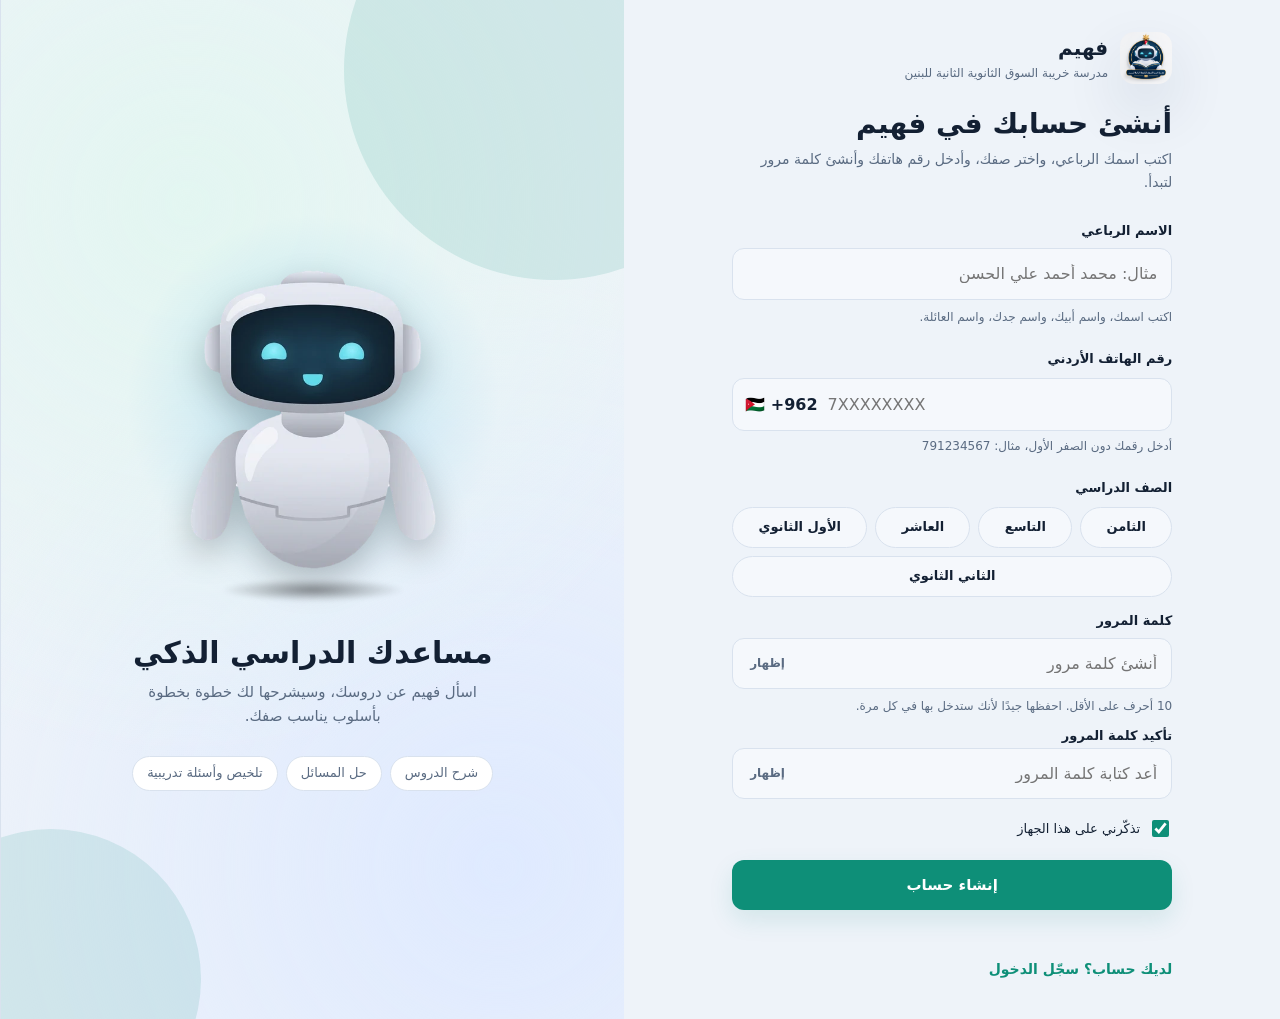
==== commit a37a78cd: "Add files via upload" ====
--- a/public/index.html
+++ b/public/index.html
@@ -17,7 +17,7 @@
     <link rel="stylesheet" href="/extras.css?v=7">
     <link rel="stylesheet" href="/theme.css?v=4">
     <script>try{if(localStorage.getItem("faheem_sidebar_collapsed")==="1")document.documentElement.classList.add("sidebar-collapsed")}catch(e){}</script>
-    <script src="/app.js?v=50" defer></script>
+    <script src="/app.js?v=51" defer></script>
   </head>
   <body>
     <div class="app-loader" id="app-loader" role="status" aria-live="polite" aria-label="جارٍ التحميل">
@@ -74,6 +74,7 @@
                 <button class="theme-option" type="button" data-theme-option="light" aria-pressed="true">☀️ فاتح</button>
                 <button class="theme-option" type="button" data-theme-option="dark" aria-pressed="false">🌙 داكن</button>
               </div>
+              <button class="profile-settings-action hidden" id="edit-profile-button" type="button">بيانات الحساب</button>
               <button class="profile-settings-action" id="change-password-button" type="button">تغيير كلمة المرور</button>
               <button class="profile-settings-action" id="logout-button" type="button">خروج</button>
             </div>
@@ -171,6 +172,31 @@
         <p class="auth-error" id="password-error" role="alert"></p>
       </div>
     </section>
+    <section class="auth-overlay account-overlay hidden" id="profile-overlay" aria-labelledby="profile-title">
+      <div class="auth-card">
+        <img class="welcome-logo" src="/school-logo.png" alt="شعار مدرسة خريبة السوق الثانوية الثانية للبنين">
+        <h1 id="profile-title">بيانات الحساب</h1>
+        <p>عدّل اسمك أو رقم هاتفك أو صفك. ستستخدم الاسم الجديد لتسجيل الدخول لاحقًا.</p>
+        <form class="auth-form" id="profile-form">
+          <label for="profile-full-name">الاسم الرباعي</label>
+          <input id="profile-full-name" type="text" autocomplete="name" maxlength="80" required>
+          <label for="profile-phone">رقم الهاتف الأردني</label>
+          <input id="profile-phone" type="tel" inputmode="tel" autocomplete="tel" maxlength="32" dir="ltr" required placeholder="079 123 4567 أو +962 79 123 4567">
+          <label for="profile-grade">الصف الدراسي</label>
+          <select id="profile-grade" required>
+            <option value="">اختر صفك</option>
+            <option value="8">الثامن</option>
+            <option value="9">التاسع</option>
+            <option value="10">العاشر</option>
+            <option value="11">الأول الثانوي</option>
+            <option value="12">الثاني الثانوي</option>
+          </select>
+          <button class="auth-submit" id="profile-submit" type="submit">حفظ التغييرات</button>
+        </form>
+        <button class="auth-mode-toggle" id="close-profile" type="button">إلغاء</button>
+        <p class="auth-error" id="profile-error" role="alert"></p>
+      </div>
+    </section>
     <section class="auth-overlay account-overlay hidden" id="help-center-overlay" aria-labelledby="help-center-title">
       <div class="auth-card help-center-card">
         <div class="admin-heading">
--- a/style.css
+++ b/style.css
@@ -265,8 +265,8 @@
 .auth-card > p:not(.auth-error) { margin: 0 0 22px; color: var(--muted); font-size: 13px; line-height: 1.9; }
 .auth-form { display: grid; width: min(100%, 320px); gap: 9px; text-align: right; }
 .auth-form > label:not(.remember-option) { margin-top: 4px; color: #d1d0d5; font-size: 11px; }
-.auth-form > input, .password-field input { width: 100%; min-width: 0; min-height: 43px; padding: 0 12px; border: 1px solid #38393f; border-radius: 9px; outline: none; background: #111216; color: var(--text); font: inherit; font-size: 12px; }
-.auth-form > input:focus, .password-field input:focus { border-color: #66877e; box-shadow: 0 0 0 3px #65d6c414; }
+.auth-form > input, .auth-form > select, .password-field input { width: 100%; min-width: 0; min-height: 43px; padding: 0 12px; border: 1px solid #38393f; border-radius: 9px; outline: none; background: #111216; color: var(--text); font: inherit; font-size: 12px; }
+.auth-form > input:focus, .auth-form > select:focus, .password-field input:focus { border-color: #66877e; box-shadow: 0 0 0 3px #65d6c414; }
 .password-field { display: flex; min-width: 0; align-items: center; gap: 5px; }
 .password-field input { flex: 1; }
 .password-toggle { min-width: 48px; min-height: 36px; padding: 0 7px; border: 1px solid #38393f; border-radius: 7px; background: #202126; color: #c4caad; font: inherit; font-size: 10px; cursor: pointer; }
--- a/extras.css
+++ b/extras.css
@@ -1,266 +1,266 @@
-/* ===== مؤشر نشاط فهيم: يفكّر / يحلل / ينشئ ===== */
-.typing { display: inline-flex; align-items: center; gap: 10px; min-height: 28px; }
-.typing-icon { position: relative; flex: none; width: 22px; height: 22px; display: none; }
-.typing[data-state] .typing-icon { display: inline-block; }
-.typing-icon b { position: absolute; display: none; }
-.typing-label {
-  background: linear-gradient(90deg, currentColor 35%, #8a8f9c 50%, currentColor 65%);
-  background-size: 220% 100%;
-  -webkit-background-clip: text;
-  background-clip: text;
-  color: transparent;
-  animation: typing-shimmer 2s linear infinite;
-}
-@keyframes typing-shimmer { from { background-position: 120% 0; } to { background-position: -120% 0; } }
-
-.typing[data-state="thinking"] .typing-icon::before,
-.typing[data-state="thinking"] .typing-icon::after {
-  content: ""; position: absolute; inset: 0; border-radius: 50%;
-  border: 2px solid currentColor; opacity: .55;
-  animation: act-pulse 1.8s ease-out infinite;
-}
-.typing[data-state="thinking"] .typing-icon::after { animation-delay: .9s; }
-@keyframes act-pulse { from { transform: scale(.35); opacity: .7; } to { transform: scale(1.1); opacity: 0; } }
-
-.typing[data-state="analyzing"] i, .typing[data-state="creating"] i { display: none; }
-.typing[data-state="analyzing"] .typing-icon {
-  border: 2px solid currentColor; border-radius: 6px; overflow: hidden; opacity: .9;
-}
-.typing[data-state="analyzing"] .typing-icon::after {
-  content: ""; position: absolute; inset-inline: 0; top: 0; height: 40%;
-  background: linear-gradient(180deg, transparent, #7aa7ff88, transparent);
-  animation: act-scan 1.4s ease-in-out infinite alternate;
-}
-@keyframes act-scan { from { transform: translateY(-60%); } to { transform: translateY(190%); } }
-
-.typing[data-state="creating"] .typing-icon b {
-  display: block; height: 3px; border-radius: 2px; background: currentColor;
-  inset-inline-start: 1px; opacity: .85; transform-origin: right center;
-  animation: act-write 1.6s ease-in-out infinite;
-}
-.typing[data-state="creating"] .typing-icon b:nth-child(1) { top: 3px; width: 20px; }
-.typing[data-state="creating"] .typing-icon b:nth-child(2) { top: 9.5px; width: 14px; animation-delay: .25s; }
-.typing[data-state="creating"] .typing-icon b:nth-child(3) { top: 16px; width: 18px; animation-delay: .5s; }
-@keyframes act-write { 0% { transform: scaleX(0); } 55%, 80% { transform: scaleX(1); } 100% { transform: scaleX(1); opacity: .25; } }
-
-/* ===== الحصة اليومية للمرفقات ===== */
-.quota-row {
-  display: flex; align-items: center; justify-content: center; gap: 8px; flex-wrap: wrap;
-  margin: 8px auto 0; font-size: 12px; opacity: .85;
-}
-.quota-row.hidden { display: none; }
-.quota-text::before { content: "📎 "; }
-.quota-row.low .quota-text { color: #e2a33b; }
-.quota-row.empty .quota-text { color: #ef6b6b; }
-
-/* ===== مفتاح المظهر داخل قائمة الإعدادات ===== */
-.theme-switch { display: flex; gap: 6px; padding: 6px 8px; }
-.theme-option {
-  flex: 1; padding: 7px 10px; border-radius: 8px; cursor: pointer; font: inherit; font-size: 13px;
-  color: inherit; background: transparent; border: 1px solid rgba(127, 127, 127, .35);
-  transition: background .15s ease, border-color .15s ease;
-}
-.theme-option:hover, .theme-option:focus-visible { background: rgba(127, 127, 127, .15); }
-.theme-option[aria-pressed="true"] { background: rgba(122, 167, 255, .2); border-color: #7aa7ff; font-weight: 600; }
-
-/* ===== زر حذف كل رسائل المساعدة في لوحة الأدمن ===== */
-.admin-support-toolbar { display: flex; justify-content: flex-start; margin-bottom: 10px; }
-.admin-danger-button {
-  padding: 8px 14px; border-radius: 8px; cursor: pointer; font: inherit; font-size: 13px; font-weight: 600;
-  color: #ef6b6b; background: transparent; border: 1px solid #ef6b6b;
-  transition: background .15s ease;
-}
-.admin-danger-button:hover, .admin-danger-button:focus-visible { background: rgba(239, 107, 107, .15); }
-.admin-danger-button:disabled { opacity: .5; cursor: progress; }
-.admin-danger-button.hidden { display: none; }
-
-/* ===== شاشة التحميل (تظهر لمن سجّل دخوله سابقًا أثناء التحقق من الجلسة) ===== */
-.app-loader {
-  --loader-bg: radial-gradient(circle at 50% 38%, #1d2635 0%, #0e1117 62%, #090a0d 100%);
-  --loader-text: #c7d0e0;
-  --loader-glow: rgba(90, 200, 255, .24);
-  --loader-shadow: 0, 0, 0;
-  --loader-shadow-strength: .85;
-  --loader-time: 2.4s;
-  --loader-ease: cubic-bezier(.45, 0, .55, 1);
-  position: fixed; inset: 0; z-index: 9999;
-  display: flex; flex-direction: column; align-items: center; justify-content: center; gap: 22px;
-  background: var(--loader-bg);
-  transition: opacity .45s ease, visibility 0s linear .45s;
-}
-html[data-theme="light"] .app-loader {
-  --loader-bg: radial-gradient(circle at 50% 38%, #ffffff 0%, #f3f6fb 70%, #e8edf5 100%);
-  --loader-text: #4a5568;
-  --loader-glow: rgba(60, 160, 230, .2);
-  --loader-shadow-strength: .5;
-}
-.app-loader.is-hidden { opacity: 0; visibility: hidden; pointer-events: none; }
-
-.loader-stage {
-  position: relative; width: min(52vw, 210px);
-  padding: 34px 0 30px;
-}
-.loader-glow {
-  position: absolute; left: 50%; top: 46%; width: 160%; aspect-ratio: 1;
-  transform: translate(-50%, -50%); pointer-events: none;
-  background: radial-gradient(circle, var(--loader-glow), transparent 62%);
-  animation: loader-glow var(--loader-time) var(--loader-ease) infinite;
-}
-.loader-robot {
-  position: relative; display: block; width: 100%; height: auto;
-  filter: drop-shadow(0 12px 16px rgba(0, 0, 0, .22));
-  animation: loader-float var(--loader-time) var(--loader-ease) infinite;
-  will-change: transform; user-select: none; -webkit-user-drag: none;
-}
-/* ظل الأرضية: دائرة مسطّحة تصغر وتبهت عند صعود الروبوت وتكبر وتغمق عند هبوطه */
-.loader-shadow {
-  position: absolute; left: 50%; bottom: 2px; width: 72%; height: 22px; margin-left: -36%;
-  border-radius: 50%; pointer-events: none;
-  background: radial-gradient(ellipse at center, rgba(var(--loader-shadow), var(--loader-shadow-strength)) 0%, rgba(var(--loader-shadow), 0) 72%);
-  filter: blur(2px);
-  animation: loader-shadow var(--loader-time) var(--loader-ease) infinite;
-}
-@keyframes loader-float {
-  0%, 100% { transform: translateY(0) rotate(-1deg); }
-  50% { transform: translateY(-28px) rotate(1deg); }
-}
-@keyframes loader-shadow {
-  0%, 100% { transform: scale(1); opacity: 1; }
-  50% { transform: scale(.58); opacity: .42; }
-}
-@keyframes loader-glow {
-  0%, 100% { opacity: .65; transform: translate(-50%, -50%) scale(1); }
-  50% { opacity: 1; transform: translate(-50%, -50%) scale(1.08); }
-}
-.loader-text { margin: 0; color: var(--loader-text); font-size: 15px; font-weight: 600; letter-spacing: .2px; }
-.loader-dots { display: inline-flex; gap: 4px; margin-inline-start: 7px; vertical-align: middle; }
-.loader-dots i {
-  width: 5px; height: 5px; border-radius: 50%; background: currentColor; opacity: .3;
-  animation: loader-dot 1.2s ease-in-out infinite;
-}
-.loader-dots i:nth-child(2) { animation-delay: .18s; }
-.loader-dots i:nth-child(3) { animation-delay: .36s; }
-@keyframes loader-dot {
-  0%, 80%, 100% { opacity: .25; transform: translateY(0); }
-  40% { opacity: 1; transform: translateY(-3px); }
-}
-
-/* ===== أزرار النسخ (الكود + رد فهيم) ===== */
-.message-actions { display: flex; gap: 6px; margin-top: 8px; }
-.copy-button, .code-copy {
-  display: inline-flex; align-items: center; gap: 6px; cursor: pointer;
-  font: inherit; font-size: 12px; line-height: 1; color: inherit; background: transparent;
-  border: 1px solid rgba(127, 127, 127, .32); border-radius: 8px; padding: 6px 10px; opacity: .75;
-  user-select: none; -webkit-user-select: none;
-  transition: opacity .15s ease, background .15s ease, border-color .15s ease, color .15s ease;
-}
-.copy-button:hover, .copy-button:focus-visible, .code-copy:hover, .code-copy:focus-visible {
-  opacity: 1; background: rgba(127, 127, 127, .16);
-}
-.copy-button.copied, .code-copy.copied { opacity: 1; color: #3fb97a; border-color: #3fb97a; }
-.copy-icon { display: inline-flex; width: 15px; height: 15px; }
-.copy-icon svg { width: 100%; height: 100%; }
-.code-header { display: flex; align-items: center; justify-content: space-between; gap: 10px; }
-.code-copy { padding: 4px 8px; font-size: 11px; border-radius: 6px; }
-.code-copy .copy-icon { width: 13px; height: 13px; }
-
-/* ===== شاشة فتح المحادثة (الروبوت) داخل منطقة الدردشة ===== */
-.convo-loader {
-  --cl-text: #c7d0e0;
-  --cl-glow: rgba(90, 200, 255, .22);
-  --cl-shadow: 0, 0, 0;
-  --cl-strength: .9;
-  --cl-floor: rgba(120, 170, 255, .14);
-  --cl-time: 2.2s;
-  --cl-ease: cubic-bezier(.45, 0, .55, 1);
-  display: flex; flex-direction: column; align-items: center; justify-content: center; gap: 12px;
-  width: 100%; min-height: min(60vh, 420px); margin: auto 0; padding: 24px 0;
-  animation: convo-fade .25s ease both;
-}
-html[data-theme="light"] .convo-loader:not([data-photo-bg] *) {
-  filter: invert(1) hue-rotate(180deg);
-  --cl-text: #4a5568;
-  --cl-glow: rgba(60, 160, 230, .18);
-  --cl-strength: .5;
-  --cl-floor: rgba(0, 0, 0, 0);
-}
-.convo-loader__stage { position: relative; width: 112px; padding: 22px 0 20px; }
-.convo-loader__glow {
-  position: absolute; left: 50%; top: 46%; width: 170%; aspect-ratio: 1; pointer-events: none;
-  transform: translate(-50%, -50%);
-  background: radial-gradient(circle, var(--cl-glow), transparent 62%);
-  animation: convo-glow var(--cl-time) var(--cl-ease) infinite;
-}
-.convo-loader__robot {
-  position: relative; display: block; width: 100%; height: auto;
-  filter: drop-shadow(0 8px 10px rgba(0, 0, 0, .22));
-  animation: convo-float var(--cl-time) var(--cl-ease) infinite;
-  user-select: none; -webkit-user-drag: none;
-}
-.convo-loader__shadow {
-  position: absolute; left: 50%; bottom: 0; width: 74%; height: 14px; margin-left: -37%;
-  border-radius: 50%; pointer-events: none; filter: blur(1.5px);
-  background:
-    radial-gradient(ellipse at center, rgba(var(--cl-shadow), var(--cl-strength)) 0%, rgba(var(--cl-shadow), 0) 66%),
-    radial-gradient(ellipse at center, var(--cl-floor) 0%, transparent 80%);
-  animation: convo-shadow var(--cl-time) var(--cl-ease) infinite;
-}
-.convo-loader__text { margin: 0; color: var(--cl-text); font-size: 14px; font-weight: 600; }
-@keyframes convo-float {
-  0%, 100% { transform: translateY(0) rotate(-1deg); }
-  50% { transform: translateY(-16px) rotate(1deg); }
-}
-@keyframes convo-shadow {
-  0%, 100% { transform: scale(1); opacity: 1; }
-  50% { transform: scale(.6); opacity: .45; }
-}
-@keyframes convo-glow {
-  0%, 100% { opacity: .65; transform: translate(-50%, -50%) scale(1); }
-  50% { opacity: 1; transform: translate(-50%, -50%) scale(1.08); }
-}
-@keyframes convo-fade { from { opacity: 0; } to { opacity: 1; } }
-
-/* ===== قائمة الإعدادات على الهاتف: تظهر كاملة فوق الشاشة ===== */
-@media (max-width: 760px) {
-  /* أي transform أو will-change على القائمة الجانبية يحبس العناصر fixed بداخلها ويقصّها؛
-     نلغيهما وهي مفتوحة (القائمة المغلقة تحتاجهما للإخفاء فقط) */
-  .sidebar.mobile-open { transform: none; will-change: auto; }
-
-  .profile-settings-menu {
-    position: fixed;
-    z-index: 30;
-    inset: auto 12px calc(12px + env(safe-area-inset-bottom, 0px)) 12px;
-    width: auto;
-    max-width: 420px;
-    margin: 0 auto;
-    max-height: min(70vh, 420px);
-    overflow-y: auto;
-    transform: none;
-    translate: none;
-  }
-}
-
-/* الاسم الرباعي في القائمة الجانبية: يُقصّ بنقاط بدل أن يكسر التصميم */
-.profile-copy { min-width: 0; flex: 1; }
-.profile-copy strong { display: block; overflow: hidden; text-overflow: ellipsis; white-space: nowrap; }
-
-/* ===== زر الإيقاف (يحل محل الإرسال) + إعادة الإرسال ===== */
-.send-button .stop-icon { display: none; }
-.send-button .stop-icon rect { fill: currentColor; stroke: none; }
-.send-button.is-stop .send-icon { display: none; }
-.send-button.is-stop .stop-icon { display: block; }
-.send-button.is-stop { cursor: pointer; animation: stop-pulse 1.8s ease-in-out infinite; }
-@keyframes stop-pulse {
-  0%, 100% { box-shadow: 0 0 0 0 rgba(239, 107, 107, .0); }
-  50% { box-shadow: 0 0 0 6px rgba(239, 107, 107, .22); }
-}
-.resend-button {
-  display: inline-flex; align-items: center; gap: 6px; cursor: pointer;
-  font: inherit; font-size: 12px; line-height: 1; color: inherit; background: transparent;
-  border: 1px solid rgba(127, 127, 127, .32); border-radius: 8px; padding: 6px 10px; opacity: .75;
-  user-select: none; -webkit-user-select: none;
-  transition: opacity .15s ease, background .15s ease;
-}
-.resend-button:hover:not(:disabled), .resend-button:focus-visible { opacity: 1; background: rgba(127, 127, 127, .16); }
-.resend-button:disabled { opacity: .35; cursor: not-allowed; }
-.message-stopped { margin-top: 6px; font-size: 12px; opacity: .65; }
+/* ===== مؤشر نشاط فهيم: يفكّر / يحلل / ينشئ ===== */
+.typing { display: inline-flex; align-items: center; gap: 10px; min-height: 28px; }
+.typing-icon { position: relative; flex: none; width: 22px; height: 22px; display: none; }
+.typing[data-state] .typing-icon { display: inline-block; }
+.typing-icon b { position: absolute; display: none; }
+.typing-label {
+  background: linear-gradient(90deg, currentColor 35%, #8a8f9c 50%, currentColor 65%);
+  background-size: 220% 100%;
+  -webkit-background-clip: text;
+  background-clip: text;
+  color: transparent;
+  animation: typing-shimmer 2s linear infinite;
+}
+@keyframes typing-shimmer { from { background-position: 120% 0; } to { background-position: -120% 0; } }
+
+.typing[data-state="thinking"] .typing-icon::before,
+.typing[data-state="thinking"] .typing-icon::after {
+  content: ""; position: absolute; inset: 0; border-radius: 50%;
+  border: 2px solid currentColor; opacity: .55;
+  animation: act-pulse 1.8s ease-out infinite;
+}
+.typing[data-state="thinking"] .typing-icon::after { animation-delay: .9s; }
+@keyframes act-pulse { from { transform: scale(.35); opacity: .7; } to { transform: scale(1.1); opacity: 0; } }
+
+.typing[data-state="analyzing"] i, .typing[data-state="creating"] i { display: none; }
+.typing[data-state="analyzing"] .typing-icon {
+  border: 2px solid currentColor; border-radius: 6px; overflow: hidden; opacity: .9;
+}
+.typing[data-state="analyzing"] .typing-icon::after {
+  content: ""; position: absolute; inset-inline: 0; top: 0; height: 40%;
+  background: linear-gradient(180deg, transparent, #7aa7ff88, transparent);
+  animation: act-scan 1.4s ease-in-out infinite alternate;
+}
+@keyframes act-scan { from { transform: translateY(-60%); } to { transform: translateY(190%); } }
+
+.typing[data-state="creating"] .typing-icon b {
+  display: block; height: 3px; border-radius: 2px; background: currentColor;
+  inset-inline-start: 1px; opacity: .85; transform-origin: right center;
+  animation: act-write 1.6s ease-in-out infinite;
+}
+.typing[data-state="creating"] .typing-icon b:nth-child(1) { top: 3px; width: 20px; }
+.typing[data-state="creating"] .typing-icon b:nth-child(2) { top: 9.5px; width: 14px; animation-delay: .25s; }
+.typing[data-state="creating"] .typing-icon b:nth-child(3) { top: 16px; width: 18px; animation-delay: .5s; }
+@keyframes act-write { 0% { transform: scaleX(0); } 55%, 80% { transform: scaleX(1); } 100% { transform: scaleX(1); opacity: .25; } }
+
+/* ===== الحصة اليومية للمرفقات ===== */
+.quota-row {
+  display: flex; align-items: center; justify-content: center; gap: 8px; flex-wrap: wrap;
+  margin: 8px auto 0; font-size: 12px; opacity: .85;
+}
+.quota-row.hidden { display: none; }
+.quota-text::before { content: "📎 "; }
+.quota-row.low .quota-text { color: #e2a33b; }
+.quota-row.empty .quota-text { color: #ef6b6b; }
+
+/* ===== مفتاح المظهر داخل قائمة الإعدادات ===== */
+.theme-switch { display: flex; gap: 6px; padding: 6px 8px; }
+.theme-option {
+  flex: 1; padding: 7px 10px; border-radius: 8px; cursor: pointer; font: inherit; font-size: 13px;
+  color: inherit; background: transparent; border: 1px solid rgba(127, 127, 127, .35);
+  transition: background .15s ease, border-color .15s ease;
+}
+.theme-option:hover, .theme-option:focus-visible { background: rgba(127, 127, 127, .15); }
+.theme-option[aria-pressed="true"] { background: rgba(122, 167, 255, .2); border-color: #7aa7ff; font-weight: 600; }
+
+/* ===== زر حذف كل رسائل المساعدة في لوحة الأدمن ===== */
+.admin-support-toolbar { display: flex; justify-content: flex-start; margin-bottom: 10px; }
+.admin-danger-button {
+  padding: 8px 14px; border-radius: 8px; cursor: pointer; font: inherit; font-size: 13px; font-weight: 600;
+  color: #ef6b6b; background: transparent; border: 1px solid #ef6b6b;
+  transition: background .15s ease;
+}
+.admin-danger-button:hover, .admin-danger-button:focus-visible { background: rgba(239, 107, 107, .15); }
+.admin-danger-button:disabled { opacity: .5; cursor: progress; }
+.admin-danger-button.hidden { display: none; }
+
+/* ===== شاشة التحميل (تظهر لمن سجّل دخوله سابقًا أثناء التحقق من الجلسة) ===== */
+.app-loader {
+  --loader-bg: radial-gradient(circle at 50% 38%, #1d2635 0%, #0e1117 62%, #090a0d 100%);
+  --loader-text: #c7d0e0;
+  --loader-glow: rgba(90, 200, 255, .24);
+  --loader-shadow: 0, 0, 0;
+  --loader-shadow-strength: .85;
+  --loader-time: 2.4s;
+  --loader-ease: cubic-bezier(.45, 0, .55, 1);
+  position: fixed; inset: 0; z-index: 9999;
+  display: flex; flex-direction: column; align-items: center; justify-content: center; gap: 22px;
+  background: var(--loader-bg);
+  transition: opacity .45s ease, visibility 0s linear .45s;
+}
+html[data-theme="light"] .app-loader {
+  --loader-bg: radial-gradient(circle at 50% 38%, #ffffff 0%, #f3f6fb 70%, #e8edf5 100%);
+  --loader-text: #4a5568;
+  --loader-glow: rgba(60, 160, 230, .2);
+  --loader-shadow-strength: .5;
+}
+.app-loader.is-hidden { opacity: 0; visibility: hidden; pointer-events: none; }
+
+.loader-stage {
+  position: relative; width: min(52vw, 210px);
+  padding: 34px 0 30px;
+}
+.loader-glow {
+  position: absolute; left: 50%; top: 46%; width: 160%; aspect-ratio: 1;
+  transform: translate(-50%, -50%); pointer-events: none;
+  background: radial-gradient(circle, var(--loader-glow), transparent 62%);
+  animation: loader-glow var(--loader-time) var(--loader-ease) infinite;
+}
+.loader-robot {
+  position: relative; display: block; width: 100%; height: auto;
+  filter: drop-shadow(0 12px 16px rgba(0, 0, 0, .22));
+  animation: loader-float var(--loader-time) var(--loader-ease) infinite;
+  will-change: transform; user-select: none; -webkit-user-drag: none;
+}
+/* ظل الأرضية: دائرة مسطّحة تصغر وتبهت عند صعود الروبوت وتكبر وتغمق عند هبوطه */
+.loader-shadow {
+  position: absolute; left: 50%; bottom: 2px; width: 72%; height: 22px; margin-left: -36%;
+  border-radius: 50%; pointer-events: none;
+  background: radial-gradient(ellipse at center, rgba(var(--loader-shadow), var(--loader-shadow-strength)) 0%, rgba(var(--loader-shadow), 0) 72%);
+  filter: blur(2px);
+  animation: loader-shadow var(--loader-time) var(--loader-ease) infinite;
+}
+@keyframes loader-float {
+  0%, 100% { transform: translateY(0) rotate(-1deg); }
+  50% { transform: translateY(-28px) rotate(1deg); }
+}
+@keyframes loader-shadow {
+  0%, 100% { transform: scale(1); opacity: 1; }
+  50% { transform: scale(.58); opacity: .42; }
+}
+@keyframes loader-glow {
+  0%, 100% { opacity: .65; transform: translate(-50%, -50%) scale(1); }
+  50% { opacity: 1; transform: translate(-50%, -50%) scale(1.08); }
+}
+.loader-text { margin: 0; color: var(--loader-text); font-size: 15px; font-weight: 600; letter-spacing: .2px; }
+.loader-dots { display: inline-flex; gap: 4px; margin-inline-start: 7px; vertical-align: middle; }
+.loader-dots i {
+  width: 5px; height: 5px; border-radius: 50%; background: currentColor; opacity: .3;
+  animation: loader-dot 1.2s ease-in-out infinite;
+}
+.loader-dots i:nth-child(2) { animation-delay: .18s; }
+.loader-dots i:nth-child(3) { animation-delay: .36s; }
+@keyframes loader-dot {
+  0%, 80%, 100% { opacity: .25; transform: translateY(0); }
+  40% { opacity: 1; transform: translateY(-3px); }
+}
+
+/* ===== أزرار النسخ (الكود + رد فهيم) ===== */
+.message-actions { display: flex; gap: 6px; margin-top: 8px; }
+.copy-button, .code-copy {
+  display: inline-flex; align-items: center; gap: 6px; cursor: pointer;
+  font: inherit; font-size: 12px; line-height: 1; color: inherit; background: transparent;
+  border: 1px solid rgba(127, 127, 127, .32); border-radius: 8px; padding: 6px 10px; opacity: .75;
+  user-select: none; -webkit-user-select: none;
+  transition: opacity .15s ease, background .15s ease, border-color .15s ease, color .15s ease;
+}
+.copy-button:hover, .copy-button:focus-visible, .code-copy:hover, .code-copy:focus-visible {
+  opacity: 1; background: rgba(127, 127, 127, .16);
+}
+.copy-button.copied, .code-copy.copied { opacity: 1; color: #3fb97a; border-color: #3fb97a; }
+.copy-icon { display: inline-flex; width: 15px; height: 15px; }
+.copy-icon svg { width: 100%; height: 100%; }
+.code-header { display: flex; align-items: center; justify-content: space-between; gap: 10px; }
+.code-copy { padding: 4px 8px; font-size: 11px; border-radius: 6px; }
+.code-copy .copy-icon { width: 13px; height: 13px; }
+
+/* ===== شاشة فتح المحادثة (الروبوت) داخل منطقة الدردشة ===== */
+.convo-loader {
+  --cl-text: #c7d0e0;
+  --cl-glow: rgba(90, 200, 255, .22);
+  --cl-shadow: 0, 0, 0;
+  --cl-strength: .9;
+  --cl-floor: rgba(120, 170, 255, .14);
+  --cl-time: 2.2s;
+  --cl-ease: cubic-bezier(.45, 0, .55, 1);
+  display: flex; flex-direction: column; align-items: center; justify-content: center; gap: 12px;
+  width: 100%; min-height: min(60vh, 420px); margin: auto 0; padding: 24px 0;
+  animation: convo-fade .25s ease both;
+}
+html[data-theme="light"] .convo-loader:not([data-photo-bg] *) {
+  filter: invert(1) hue-rotate(180deg);
+  --cl-text: #4a5568;
+  --cl-glow: rgba(60, 160, 230, .18);
+  --cl-strength: .5;
+  --cl-floor: rgba(0, 0, 0, 0);
+}
+.convo-loader__stage { position: relative; width: 112px; padding: 22px 0 20px; }
+.convo-loader__glow {
+  position: absolute; left: 50%; top: 46%; width: 170%; aspect-ratio: 1; pointer-events: none;
+  transform: translate(-50%, -50%);
+  background: radial-gradient(circle, var(--cl-glow), transparent 62%);
+  animation: convo-glow var(--cl-time) var(--cl-ease) infinite;
+}
+.convo-loader__robot {
+  position: relative; display: block; width: 100%; height: auto;
+  filter: drop-shadow(0 8px 10px rgba(0, 0, 0, .22));
+  animation: convo-float var(--cl-time) var(--cl-ease) infinite;
+  user-select: none; -webkit-user-drag: none;
+}
+.convo-loader__shadow {
+  position: absolute; left: 50%; bottom: 0; width: 74%; height: 14px; margin-left: -37%;
+  border-radius: 50%; pointer-events: none; filter: blur(1.5px);
+  background:
+    radial-gradient(ellipse at center, rgba(var(--cl-shadow), var(--cl-strength)) 0%, rgba(var(--cl-shadow), 0) 66%),
+    radial-gradient(ellipse at center, var(--cl-floor) 0%, transparent 80%);
+  animation: convo-shadow var(--cl-time) var(--cl-ease) infinite;
+}
+.convo-loader__text { margin: 0; color: var(--cl-text); font-size: 14px; font-weight: 600; }
+@keyframes convo-float {
+  0%, 100% { transform: translateY(0) rotate(-1deg); }
+  50% { transform: translateY(-16px) rotate(1deg); }
+}
+@keyframes convo-shadow {
+  0%, 100% { transform: scale(1); opacity: 1; }
+  50% { transform: scale(.6); opacity: .45; }
+}
+@keyframes convo-glow {
+  0%, 100% { opacity: .65; transform: translate(-50%, -50%) scale(1); }
+  50% { opacity: 1; transform: translate(-50%, -50%) scale(1.08); }
+}
+@keyframes convo-fade { from { opacity: 0; } to { opacity: 1; } }
+
+/* ===== قائمة الإعدادات على الهاتف: تظهر كاملة فوق الشاشة ===== */
+@media (max-width: 760px) {
+  /* أي transform أو will-change على القائمة الجانبية يحبس العناصر fixed بداخلها ويقصّها؛
+     نلغيهما وهي مفتوحة (القائمة المغلقة تحتاجهما للإخفاء فقط) */
+  .sidebar.mobile-open { transform: none; will-change: auto; }
+
+  .profile-settings-menu {
+    position: fixed;
+    z-index: 30;
+    inset: auto 12px calc(12px + env(safe-area-inset-bottom, 0px)) 12px;
+    width: auto;
+    max-width: 420px;
+    margin: 0 auto;
+    max-height: min(70vh, 420px);
+    overflow-y: auto;
+    transform: none;
+    translate: none;
+  }
+}
+
+/* الاسم الرباعي في القائمة الجانبية: يُقصّ بنقاط بدل أن يكسر التصميم */
+.profile-copy { min-width: 0; flex: 1; }
+.profile-copy strong { display: block; overflow: hidden; text-overflow: ellipsis; white-space: nowrap; }
+
+/* ===== زر الإيقاف (يحل محل الإرسال) + إعادة الإرسال ===== */
+.send-button .stop-icon { display: none; }
+.send-button .stop-icon rect { fill: currentColor; stroke: none; }
+.send-button.is-stop .send-icon { display: none; }
+.send-button.is-stop .stop-icon { display: block; }
+.send-button.is-stop { cursor: pointer; animation: stop-pulse 1.8s ease-in-out infinite; }
+@keyframes stop-pulse {
+  0%, 100% { box-shadow: 0 0 0 0 rgba(239, 107, 107, .0); }
+  50% { box-shadow: 0 0 0 6px rgba(239, 107, 107, .22); }
+}
+.resend-button {
+  display: inline-flex; align-items: center; gap: 6px; cursor: pointer;
+  font: inherit; font-size: 12px; line-height: 1; color: inherit; background: transparent;
+  border: 1px solid rgba(127, 127, 127, .32); border-radius: 8px; padding: 6px 10px; opacity: .75;
+  user-select: none; -webkit-user-select: none;
+  transition: opacity .15s ease, background .15s ease;
+}
+.resend-button:hover:not(:disabled), .resend-button:focus-visible { opacity: 1; background: rgba(127, 127, 127, .16); }
+.resend-button:disabled { opacity: .35; cursor: not-allowed; }
+.message-stopped { margin-top: 6px; font-size: 12px; opacity: .65; }
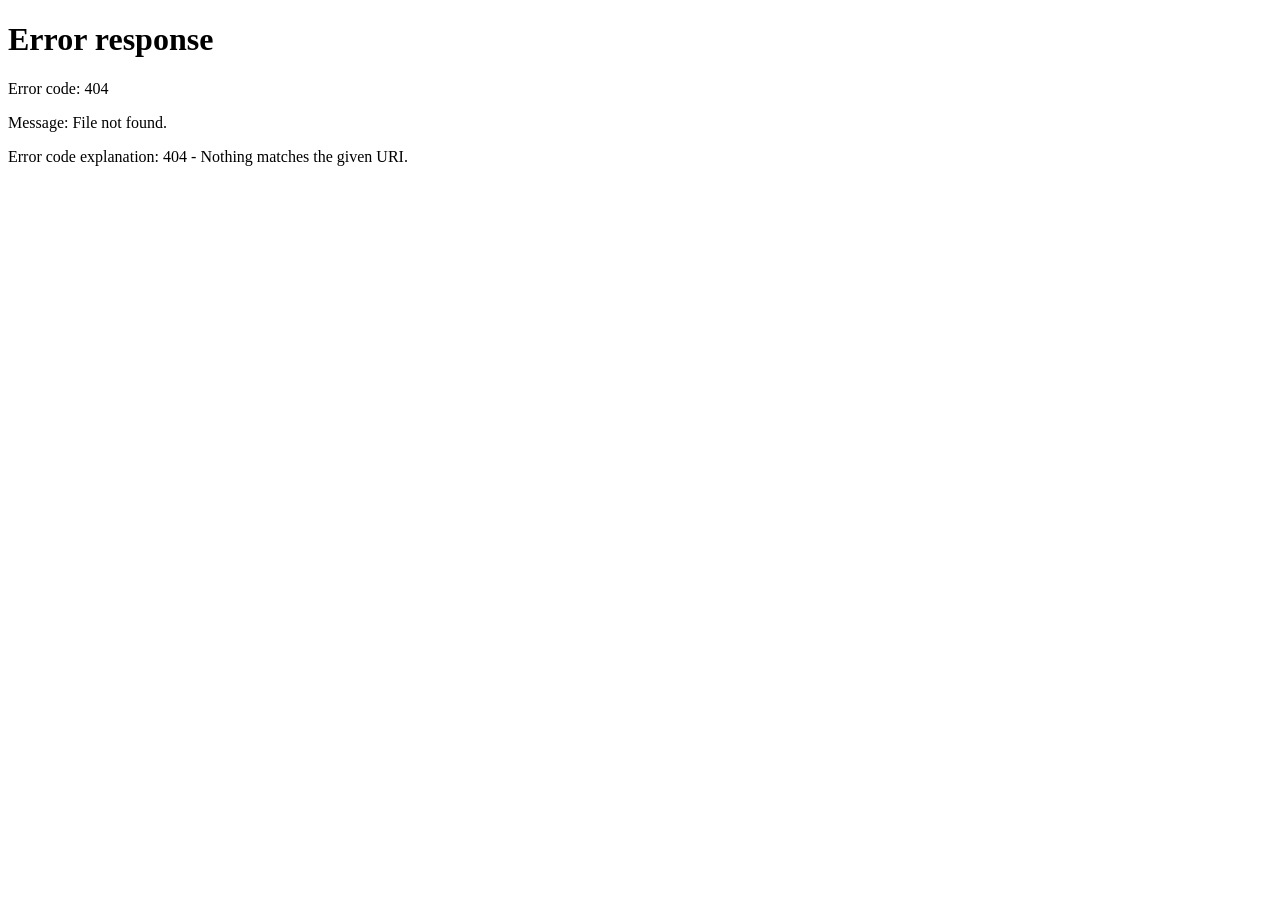
==== commit 2db3f9ba: "Add account settings and Android updates Implement account profile, appearance, password, phone, and" ====
--- a/public/index.html
+++ b/public/index.html
@@ -14,10 +14,10 @@
     <script>try{var t=localStorage.getItem("faheem_theme"),d=t==="dark"||t==="light"?t:matchMedia("(prefers-color-scheme: dark)").matches?"dark":"light";document.documentElement.dataset.theme=d;document.querySelector('meta[name="theme-color"]').content=d==="dark"?"#101114":"#ffffff"}catch(e){document.documentElement.dataset.theme=matchMedia("(prefers-color-scheme: dark)").matches?"dark":"light"}</script>
     <script>try{if(!localStorage.getItem("faheem_logged_in_before"))location.replace("/login.html")}catch(e){}</script>
     <link rel="stylesheet" href="/style.css?v=24">
-    <link rel="stylesheet" href="/extras.css?v=7">
+    <link rel="stylesheet" href="/extras.css?v=8">
     <link rel="stylesheet" href="/theme.css?v=4">
     <script>try{if(localStorage.getItem("faheem_sidebar_collapsed")==="1")document.documentElement.classList.add("sidebar-collapsed")}catch(e){}</script>
-    <script src="/app.js?v=51" defer></script>
+    <script src="/app.js?v=53" defer></script>
   </head>
   <body>
     <div class="app-loader" id="app-loader" role="status" aria-live="polite" aria-label="جارٍ التحميل">
@@ -66,18 +66,9 @@
           <div class="sidebar-avatar" id="user-avatar-fallback">ف</div>
           <div class="profile-copy"><strong id="profile-name">مساحتك الخاصة</strong></div>
           <div class="profile-settings hidden" id="profile-settings">
-            <button class="profile-settings-toggle" id="profile-settings-toggle" type="button" aria-label="إعدادات الحساب" aria-expanded="false" aria-controls="profile-settings-menu" title="إعدادات الحساب">
+            <button class="profile-settings-toggle" id="profile-settings-toggle" type="button" aria-label="الإعدادات" title="الإعدادات">
               <img src="settings-svgrepo-com.svg" alt="">
             </button>
-            <div class="profile-settings-menu hidden" id="profile-settings-menu">
-              <div class="theme-switch" role="group" aria-label="المظهر">
-                <button class="theme-option" type="button" data-theme-option="light" aria-pressed="true">☀️ فاتح</button>
-                <button class="theme-option" type="button" data-theme-option="dark" aria-pressed="false">🌙 داكن</button>
-              </div>
-              <button class="profile-settings-action hidden" id="edit-profile-button" type="button">بيانات الحساب</button>
-              <button class="profile-settings-action" id="change-password-button" type="button">تغيير كلمة المرور</button>
-              <button class="profile-settings-action" id="logout-button" type="button">خروج</button>
-            </div>
           </div>
         </div>
       </aside>
@@ -145,56 +136,63 @@
         <div class="toast" id="toast" role="status" aria-live="polite"></div>
       </section>
     </main>
-    <section class="auth-overlay account-overlay hidden" id="password-overlay" aria-labelledby="password-title">
-      <div class="auth-card">
-        <img class="welcome-logo" src="/school-logo.png" alt="شعار مدرسة خريبة السوق الثانوية الثانية للبنين">
-        <h1 id="password-title">تغيير كلمة المرور</h1>
-        <p>أدخل كلمة المرور الحالية، ثم اختر كلمة مرور جديدة من 10 أحرف على الأقل.</p>
-        <form class="auth-form" id="change-password-form">
-          <label for="current-password">كلمة المرور الحالية</label>
-          <div class="password-field">
-            <input id="current-password" type="password" autocomplete="current-password" required maxlength="128">
-            <button class="password-toggle" type="button" aria-label="إظهار كلمة المرور" aria-pressed="false">إظهار</button>
-          </div>
-          <label for="new-password">كلمة المرور الجديدة</label>
-          <div class="password-field">
-            <input id="new-password" type="password" autocomplete="new-password" required minlength="10" maxlength="128">
-            <button class="password-toggle" type="button" aria-label="إظهار كلمة المرور" aria-pressed="false">إظهار</button>
-          </div>
-          <label for="confirm-password">تأكيد كلمة المرور الجديدة</label>
-          <div class="password-field">
-            <input id="confirm-password" type="password" autocomplete="new-password" required minlength="10" maxlength="128">
-            <button class="password-toggle" type="button" aria-label="إظهار كلمة المرور" aria-pressed="false">إظهار</button>
-          </div>
-          <button class="auth-submit" id="change-password-submit" type="submit">حفظ كلمة المرور</button>
-        </form>
-        <button class="auth-mode-toggle" id="cancel-password-change" type="button">إلغاء</button>
-        <p class="auth-error" id="password-error" role="alert"></p>
-      </div>
-    </section>
-    <section class="auth-overlay account-overlay hidden" id="profile-overlay" aria-labelledby="profile-title">
-      <div class="auth-card">
-        <img class="welcome-logo" src="/school-logo.png" alt="شعار مدرسة خريبة السوق الثانوية الثانية للبنين">
-        <h1 id="profile-title">بيانات الحساب</h1>
-        <p>عدّل اسمك أو رقم هاتفك أو صفك. ستستخدم الاسم الجديد لتسجيل الدخول لاحقًا.</p>
-        <form class="auth-form" id="profile-form">
-          <label for="profile-full-name">الاسم الرباعي</label>
-          <input id="profile-full-name" type="text" autocomplete="name" maxlength="80" required>
-          <label for="profile-phone">رقم الهاتف الأردني</label>
-          <input id="profile-phone" type="tel" inputmode="tel" autocomplete="tel" maxlength="32" dir="ltr" required placeholder="079 123 4567 أو +962 79 123 4567">
-          <label for="profile-grade">الصف الدراسي</label>
-          <select id="profile-grade" required>
-            <option value="">اختر صفك</option>
-            <option value="8">الثامن</option>
-            <option value="9">التاسع</option>
-            <option value="10">العاشر</option>
-            <option value="11">الأول الثانوي</option>
-            <option value="12">الثاني الثانوي</option>
-          </select>
-          <button class="auth-submit" id="profile-submit" type="submit">حفظ التغييرات</button>
-        </form>
-        <button class="auth-mode-toggle" id="close-profile" type="button">إلغاء</button>
-        <p class="auth-error" id="profile-error" role="alert"></p>
+    <section class="settings-overlay hidden" id="settings-overlay" role="dialog" aria-modal="true" aria-labelledby="settings-title">
+      <div class="settings-panel">
+        <header class="settings-header">
+          <button class="settings-back" id="close-settings" type="button" aria-label="إغلاق الإعدادات">→ <span>رجوع</span></button>
+          <div><span class="settings-eyebrow">مساحتك في فهيم</span><h1 id="settings-title">الإعدادات</h1></div>
+          <img src="/school-logo.png" alt="" class="settings-logo">
+        </header>
+        <div class="settings-content">
+          <section class="settings-card" id="username-settings">
+            <div class="settings-card-heading"><span class="settings-icon" aria-hidden="true">◉</span><div><h2>اسم المستخدم</h2><p>استخدم اسمك العربي الرباعي لتسجيل الدخول والتعرّف عليك.</p></div></div>
+            <form class="settings-form" id="username-form">
+              <label for="username-input">الاسم الجديد</label>
+              <input id="username-input" type="text" autocomplete="name" maxlength="80" required placeholder="الاسم، اسم الأب، اسم الجد، العائلة">
+              <small>أربعة أسماء عربية، دون أرقام أو رموز.</small>
+              <button class="settings-submit" id="username-submit" type="submit">حفظ الاسم</button>
+            </form>
+            <p class="settings-message" id="username-message" role="status" aria-live="polite"></p>
+          </section>
+
+          <section class="settings-card" id="phone-settings">
+            <div class="settings-card-heading"><span class="settings-icon" aria-hidden="true">⌕</span><div><h2>رقم الهاتف</h2><p>حدّث رقم هاتفك الأردني المرتبط بحسابك.</p></div></div>
+            <form class="settings-form" id="phone-form">
+              <label for="phone-input">رقم الهاتف الجديد</label>
+              <input id="phone-input" type="tel" inputmode="tel" autocomplete="tel" maxlength="32" dir="ltr" required placeholder="079 123 4567 أو +962 79 123 4567">
+              <small>يُقبل الرقم الأردني بصيغة 077 أو 078 أو 079.</small>
+              <button class="settings-submit" id="phone-submit" type="submit">حفظ رقم الهاتف</button>
+            </form>
+            <p class="settings-message" id="phone-message" role="status" aria-live="polite"></p>
+          </section>
+
+          <section class="settings-card">
+            <div class="settings-card-heading"><span class="settings-icon" aria-hidden="true">◐</span><div><h2>المظهر</h2><p>اختر المظهر المريح لك، وسيُحفظ على حسابك.</p></div></div>
+            <div class="settings-theme-options" role="group" aria-label="اختيار المظهر">
+              <button class="settings-theme-option" type="button" data-theme-option="light" aria-pressed="false"><span aria-hidden="true">☀</span> فاتح</button>
+              <button class="settings-theme-option" type="button" data-theme-option="dark" aria-pressed="false"><span aria-hidden="true">☾</span> داكن</button>
+            </div>
+          </section>
+
+          <section class="settings-card">
+            <div class="settings-card-heading"><span class="settings-icon" aria-hidden="true">⌑</span><div><h2>تغيير كلمة المرور</h2><p>اختر كلمة مرور جديدة لا تقل عن 10 أحرف.</p></div></div>
+            <form class="settings-form" id="change-password-form">
+              <label for="current-password">كلمة المرور الحالية</label>
+              <div class="password-field"><input id="current-password" type="password" autocomplete="current-password" required maxlength="128"><button class="password-toggle" type="button" aria-label="إظهار كلمة المرور" aria-pressed="false">إظهار</button></div>
+              <label for="new-password">كلمة المرور الجديدة</label>
+              <div class="password-field"><input id="new-password" type="password" autocomplete="new-password" required minlength="10" maxlength="128"><button class="password-toggle" type="button" aria-label="إظهار كلمة المرور" aria-pressed="false">إظهار</button></div>
+              <label for="confirm-password">تأكيد كلمة المرور الجديدة</label>
+              <div class="password-field"><input id="confirm-password" type="password" autocomplete="new-password" required minlength="10" maxlength="128"><button class="password-toggle" type="button" aria-label="إظهار كلمة المرور" aria-pressed="false">إظهار</button></div>
+              <button class="settings-submit" id="change-password-submit" type="submit">حفظ كلمة المرور</button>
+            </form>
+            <p class="settings-message" id="password-error" role="alert" aria-live="polite"></p>
+          </section>
+
+          <section class="settings-card settings-logout-card">
+            <div><h2>تسجيل الخروج</h2><p>إنهاء الجلسة على هذا الجهاز.</p></div>
+            <button class="settings-logout" id="logout-button" type="button"><svg viewBox="0 0 24 24" aria-hidden="true"><path d="M10 17l5-5-5-5m5 5H3m9-9h6a2 2 0 0 1 2 2v14a2 2 0 0 1-2 2h-6"></path></svg> تسجيل الخروج</button>
+          </section>
+        </div>
       </div>
     </section>
     <section class="auth-overlay account-overlay hidden" id="help-center-overlay" aria-labelledby="help-center-title">
